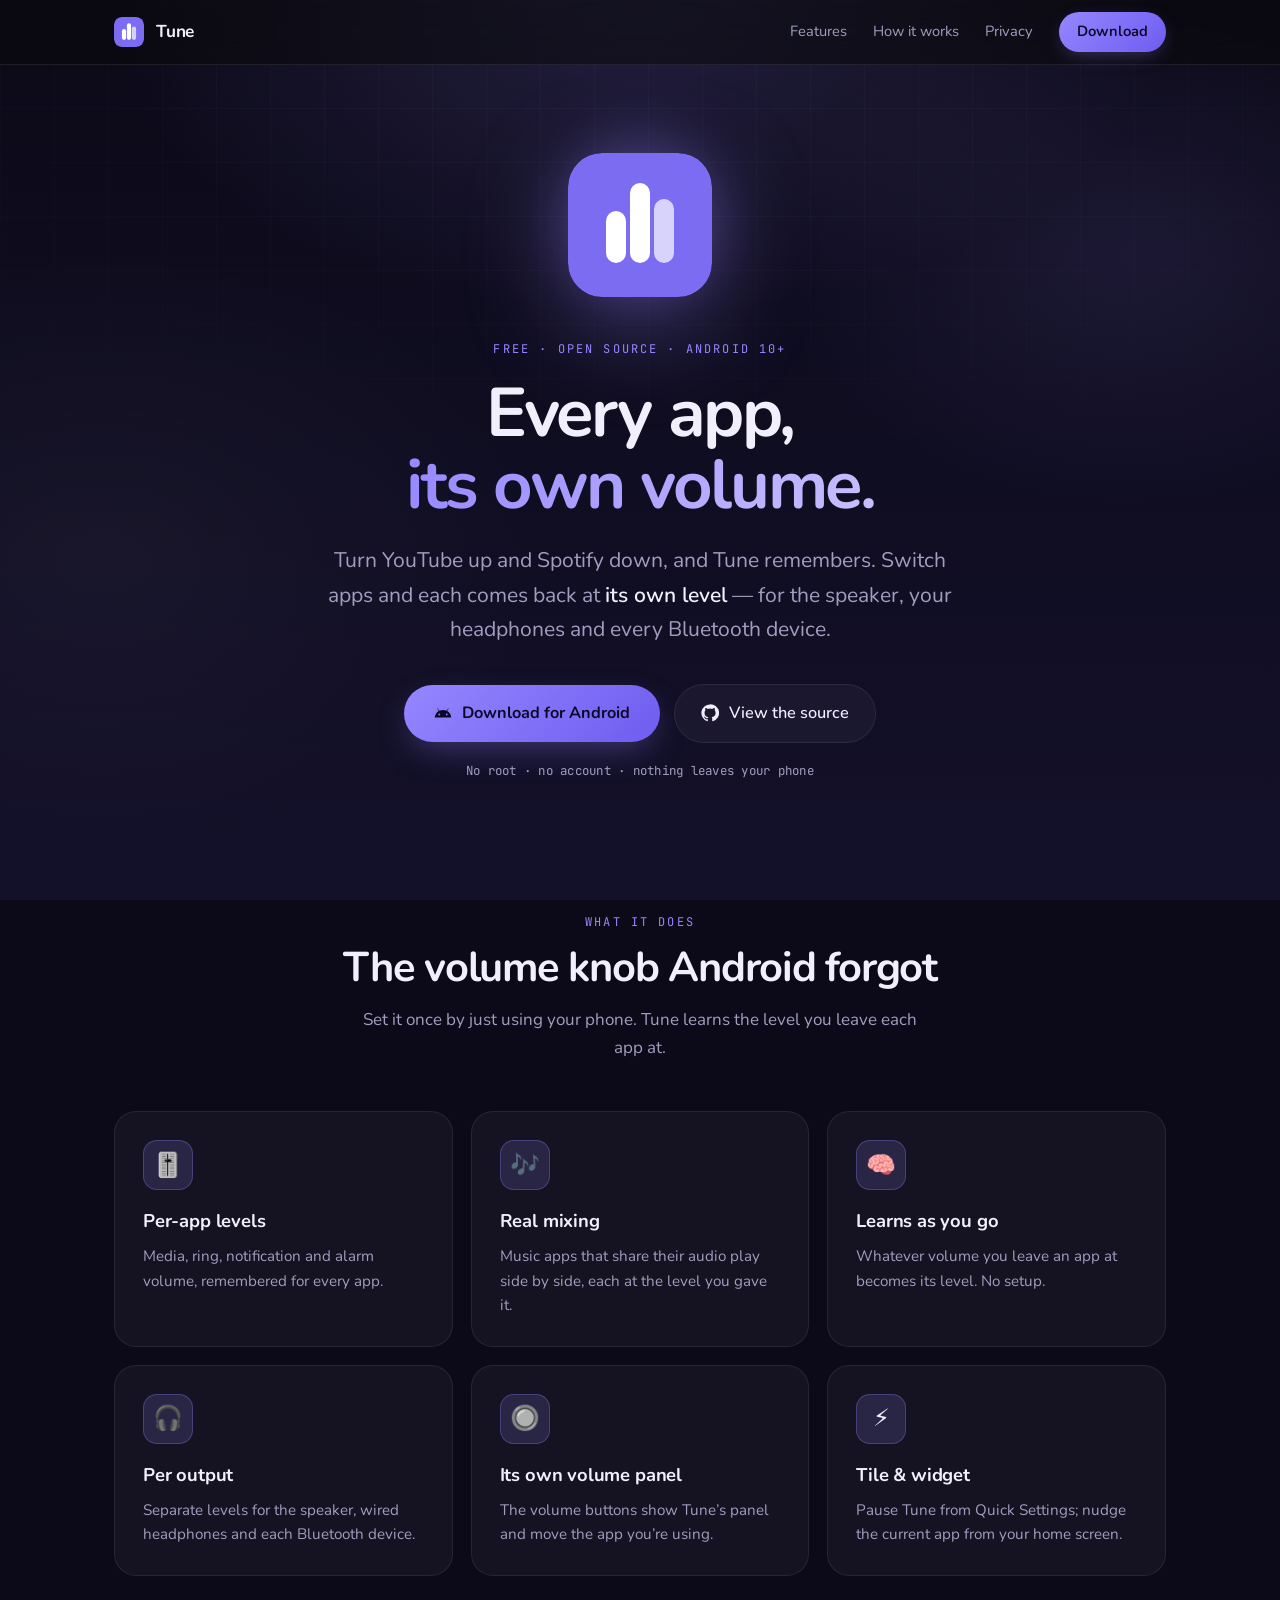
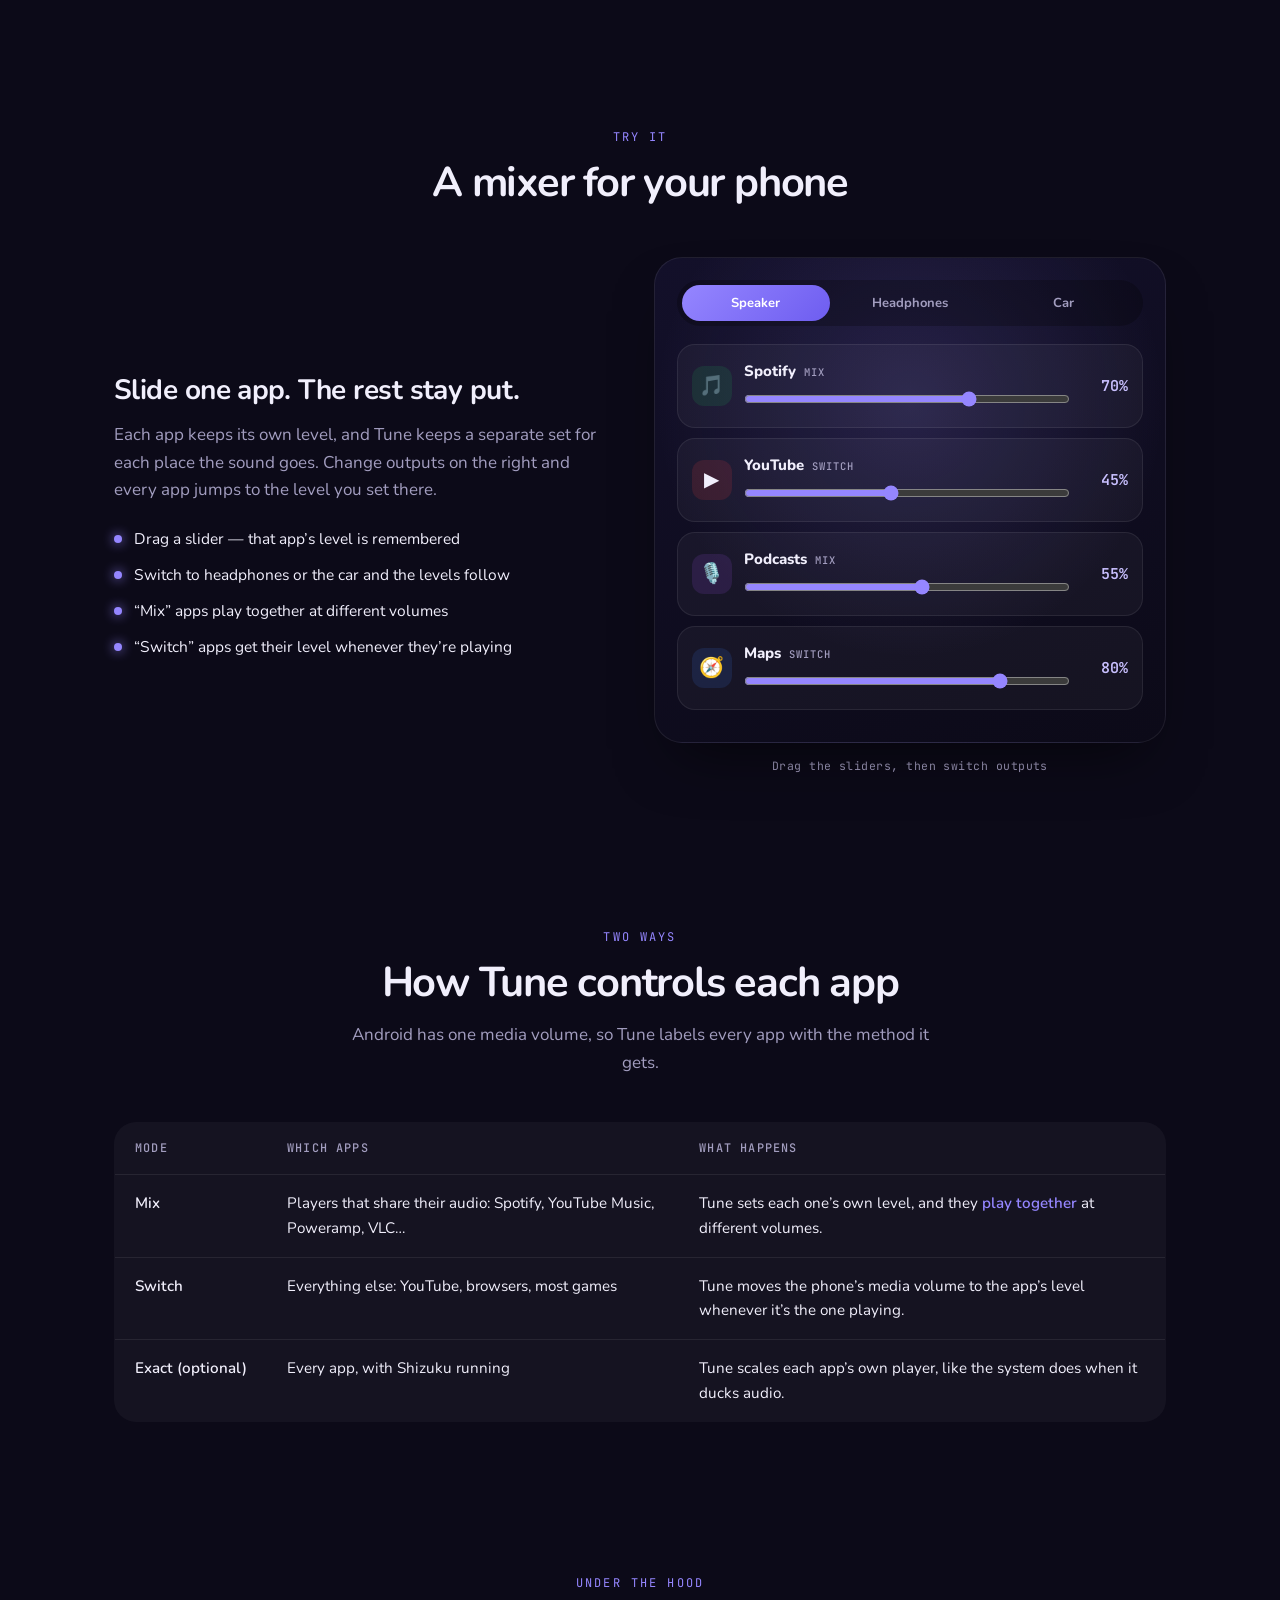
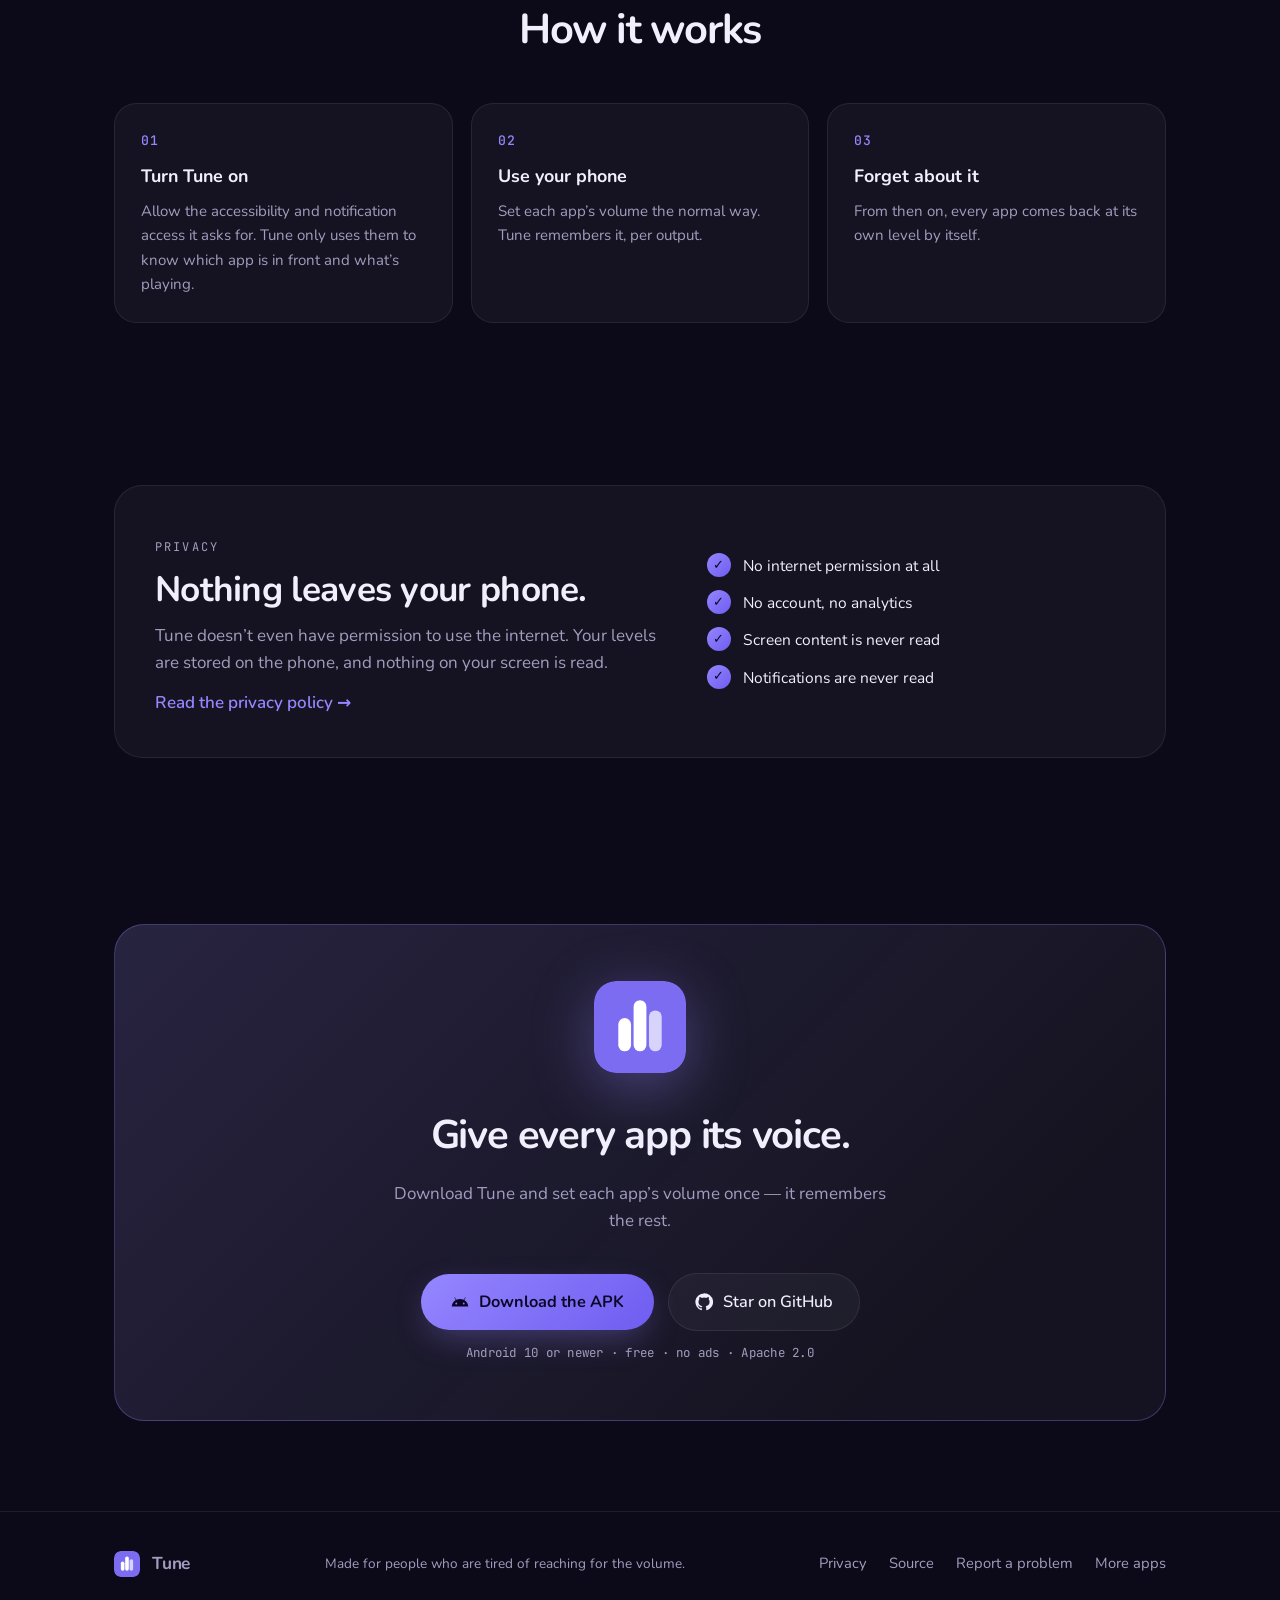
==== docs/index.html @ 50761f5f "Website for GitHub Pages: landing page with a playable demo, and a privacy policy" ====
<!doctype html>
<html lang="en">
<head>
<meta charset="utf-8" />
<meta name="viewport" content="width=device-width, initial-scale=1" />
<title>Tune — every app, its own volume</title>
<meta name="description" content="A free, open source per-app volume mixer for Android. No root. Turn YouTube up and Spotify down, and Tune remembers." />
<meta property="og:title" content="Tune — every app, its own volume" />
<meta property="og:description" content="A free, open source per-app volume mixer for Android. No root. Turn YouTube up and Spotify down, and Tune remembers." />
<meta property="og:type" content="website" />
<meta name="theme-color" content="#0C0A18" />
<link rel="icon" href="icon.svg" type="image/svg+xml" />
<link rel="preconnect" href="https://fonts.googleapis.com" />
<link rel="preconnect" href="https://fonts.gstatic.com" crossorigin />
<link href="https://fonts.googleapis.com/css2?family=Nunito:wght@500;600;700;800&family=JetBrains+Mono:wght@400;500&display=swap" rel="stylesheet" />
<link rel="stylesheet" href="site.css" />
<style>:root{--bg:#0C0A18;--bg-2:#13102A;--text:#F1EFFC;--muted:#A29DBF;--soft:#D5D1EA;--accent:#9586FF;--accent-2:#6E5DF0;--accent-3:#C9C0FF;--on-accent:#0C0726;--accent-glow:rgba(149,134,255,.38);--accent-soft:rgba(149,134,255,.14);--accent-line:rgba(149,134,255,.30);--glow-1:rgba(149,134,255,.17);--glow-2:rgba(149,134,255,.10);--glow-3:rgba(255,255,255,.035);--gridline:rgba(255,255,255,.025);--nav:rgba(10,10,12,.55);--line:rgba(255,255,255,.08);--line-strong:rgba(255,255,255,.22);--card:rgba(255,255,255,.04);--card-hover:rgba(255,255,255,.065);--ico-bg:rgba(149,134,255,.16);--display:"Nunito",system-ui,sans-serif;--body:"Nunito",system-ui,sans-serif;--mono:"JetBrains Mono",ui-monospace,monospace;}</style>
</head>
<body>
<div class="bg-glow"></div>
<div class="bg-grid"></div>
<nav>
  <div class="wrap">
    <a class="brand" href="./"><img src="icon.svg" alt="" />Tune</a>
    <div class="nav-links">
      <a href="./#features">Features</a>
      <a href="./#how">How it works</a>
      <a href="privacy/">Privacy</a>
      <a href="./#download" class="nav-cta">Download</a>
    </div>
  </div>
</nav>

<header>
  <div class="wrap">
    <div class="hero-icon-wrap fade-up"><img src="icon.svg" alt="Tune icon" class="hero-icon" /></div>
    <p class="eyebrow fade-up d1">Free · open source · Android 10+</p>
    <h1 class="fade-up d1">Every app,<br /><span class="hl">its own volume.</span></h1>
    <p class="tagline fade-up d2">Turn YouTube up and Spotify down, and Tune remembers. Switch apps and each comes back at <b>its own level</b> — for the speaker, your headphones and every Bluetooth device.</p>
    <div class="cta-row fade-up d3">
      <a href="https://github.com/PremPoddar/Tune/releases/latest" class="btn-primary"><svg viewBox="0 0 24 24" fill="currentColor" aria-hidden="true"><path d="M17.6 9.48l1.84-3.18a.38.38 0 0 0-.66-.38l-1.86 3.22a11.4 11.4 0 0 0-9.84 0L5.22 5.92a.38.38 0 0 0-.66.38L6.4 9.48A10.8 10.8 0 0 0 1 18h22a10.8 10.8 0 0 0-5.4-8.52ZM7 15.25a1.25 1.25 0 1 1 0-2.5 1.25 1.25 0 0 1 0 2.5Zm10 0a1.25 1.25 0 1 1 0-2.5 1.25 1.25 0 0 1 0 2.5Z"/></svg> Download for Android</a>
      <a href="https://github.com/PremPoddar/Tune" class="btn-ghost"><svg viewBox="0 0 24 24" fill="currentColor" aria-hidden="true"><path d="M12 .5a11.5 11.5 0 0 0-3.64 22.41c.58.1.79-.25.79-.56v-2c-3.2.7-3.87-1.37-3.87-1.37-.53-1.33-1.28-1.69-1.28-1.69-1.05-.72.08-.7.08-.7 1.16.08 1.77 1.19 1.77 1.19 1.03 1.77 2.7 1.26 3.36.96.1-.75.4-1.26.73-1.55-2.55-.29-5.24-1.28-5.24-5.69 0-1.26.45-2.29 1.19-3.1-.12-.29-.52-1.46.11-3.05 0 0 .97-.31 3.17 1.18a11 11 0 0 1 5.77 0c2.2-1.49 3.17-1.18 3.17-1.18.63 1.59.23 2.76.11 3.05.74.81 1.19 1.84 1.19 3.1 0 4.42-2.69 5.39-5.25 5.68.41.36.78 1.06.78 2.14v3.17c0 .31.21.67.8.56A11.5 11.5 0 0 0 12 .5Z"/></svg> View the source</a>
    </div>
    <p class="micro fade-up d3">No root · no account · nothing leaves your phone</p>
  </div>
</header>

<section id="features">
  <div class="wrap">
    <p class="eyebrow center reveal">What it does</p>
    <h2 class="section-title reveal">The volume knob Android forgot</h2>
    <p class="section-sub reveal">Set it once by just using your phone. Tune learns the level you leave each app at.</p>
    <div class="grid"><div class="card reveal"><div class="ico">🎚️</div><h3>Per-app levels</h3><p>Media, ring, notification and alarm volume, remembered for every app.</p></div><div class="card reveal"><div class="ico">🎶</div><h3>Real mixing</h3><p>Music apps that share their audio play side by side, each at the level you gave it.</p></div><div class="card reveal"><div class="ico">🧠</div><h3>Learns as you go</h3><p>Whatever volume you leave an app at becomes its level. No setup.</p></div><div class="card reveal"><div class="ico">🎧</div><h3>Per output</h3><p>Separate levels for the speaker, wired headphones and each Bluetooth device.</p></div><div class="card reveal"><div class="ico">🔘</div><h3>Its own volume panel</h3><p>The volume buttons show Tune’s panel and move the app you’re using.</p></div><div class="card reveal"><div class="ico">⚡</div><h3>Tile & widget</h3><p>Pause Tune from Quick Settings; nudge the current app from your home screen.</p></div></div>
  </div>
</section>

<section>
  <div class="wrap">
    <p class="eyebrow center reveal">Try it</p>
    <h2 class="section-title reveal">A mixer for your phone</h2>
    <div class="demo">
      <div class="reveal">
        <h3>Slide one app. The rest stay put.</h3>
        <p>Each app keeps its own level, and Tune keeps a separate set for each place the sound goes. Change outputs on the right and every app jumps to the level you set there.</p>
        <ul><li>Drag a slider — that app’s level is remembered</li><li>Switch to headphones or the car and the levels follow</li><li>“Mix” apps play together at different volumes</li><li>“Switch” apps get their level whenever they’re playing</li></ul>
      </div>
      <div class="reveal">
        <div class="stage" id="stage"><div class="tu-outs" id="tuOuts"></div><div class="tu-rows" id="tuRows"></div></div>
        <p class="hint">Drag the sliders, then switch outputs</p>
      </div>
    </div>
  </div>
</section>

<section>
  <div class="wrap">
    <p class="eyebrow center reveal">Two ways</p>
    <h2 class="section-title reveal">How Tune controls each app</h2>
    <p class="section-sub reveal">Android has one media volume, so Tune labels every app with the method it gets.</p>
    <div class="table-wrap reveal"><table><thead><tr><th>Mode</th><th>Which apps</th><th>What happens</th></tr></thead><tbody><tr><td>Mix</td><td>Players that share their audio: Spotify, YouTube Music, Poweramp, VLC…</td><td>Tune sets each one’s own level, and they <span class="yes">play together</span> at different volumes.</td></tr><tr><td>Switch</td><td>Everything else: YouTube, browsers, most games</td><td>Tune moves the phone’s media volume to the app’s level whenever it’s the one playing.</td></tr><tr><td>Exact (optional)</td><td>Every app, with Shizuku running</td><td>Tune scales each app’s own player, like the system does when it ducks audio.</td></tr></tbody></table></div>
  </div>
</section>

<section id="how">
  <div class="wrap">
    <p class="eyebrow center reveal">Under the hood</p>
    <h2 class="section-title reveal">How it works</h2>
    <div class="steps"><div class="step reveal"><div class="n">01</div><h3>Turn Tune on</h3><p>Allow the accessibility and notification access it asks for. Tune only uses them to know which app is in front and what’s playing.</p></div><div class="step reveal"><div class="n">02</div><h3>Use your phone</h3><p>Set each app’s volume the normal way. Tune remembers it, per output.</p></div><div class="step reveal"><div class="n">03</div><h3>Forget about it</h3><p>From then on, every app comes back at its own level by itself.</p></div></div>
  </div>
</section>

<section>
  <div class="wrap">
    <div class="privacy-band reveal">
      <div>
        <p class="eyebrow">Privacy</p>
        <h2>Nothing leaves your phone.</h2>
        <p>Tune doesn’t even have permission to use the internet. Your levels are stored on the phone, and nothing on your screen is read.</p>
        <p><a class="text-link" href="privacy/">Read the privacy policy →</a></p>
      </div>
      <ul class="checks"><li>No internet permission at all</li><li>No account, no analytics</li><li>Screen content is never read</li><li>Notifications are never read</li></ul>
    </div>
  </div>
</section>

<section id="download" class="download-band">
  <div class="wrap">
    <div class="download-card reveal">
      <img src="icon.svg" alt="Tune" />
      <h2>Give every app its voice.</h2>
      <p>Download Tune and set each app’s volume once — it remembers the rest.</p>
      <div class="cta-row">
        <a href="https://github.com/PremPoddar/Tune/releases/latest" class="btn-primary"><svg viewBox="0 0 24 24" fill="currentColor" aria-hidden="true"><path d="M17.6 9.48l1.84-3.18a.38.38 0 0 0-.66-.38l-1.86 3.22a11.4 11.4 0 0 0-9.84 0L5.22 5.92a.38.38 0 0 0-.66.38L6.4 9.48A10.8 10.8 0 0 0 1 18h22a10.8 10.8 0 0 0-5.4-8.52ZM7 15.25a1.25 1.25 0 1 1 0-2.5 1.25 1.25 0 0 1 0 2.5Zm10 0a1.25 1.25 0 1 1 0-2.5 1.25 1.25 0 0 1 0 2.5Z"/></svg> Download the APK</a>
        <a href="https://github.com/PremPoddar/Tune" class="btn-ghost"><svg viewBox="0 0 24 24" fill="currentColor" aria-hidden="true"><path d="M12 .5a11.5 11.5 0 0 0-3.64 22.41c.58.1.79-.25.79-.56v-2c-3.2.7-3.87-1.37-3.87-1.37-.53-1.33-1.28-1.69-1.28-1.69-1.05-.72.08-.7.08-.7 1.16.08 1.77 1.19 1.77 1.19 1.03 1.77 2.7 1.26 3.36.96.1-.75.4-1.26.73-1.55-2.55-.29-5.24-1.28-5.24-5.69 0-1.26.45-2.29 1.19-3.1-.12-.29-.52-1.46.11-3.05 0 0 .97-.31 3.17 1.18a11 11 0 0 1 5.77 0c2.2-1.49 3.17-1.18 3.17-1.18.63 1.59.23 2.76.11 3.05.74.81 1.19 1.84 1.19 3.1 0 4.42-2.69 5.39-5.25 5.68.41.36.78 1.06.78 2.14v3.17c0 .31.21.67.8.56A11.5 11.5 0 0 0 12 .5Z"/></svg> Star on GitHub</a>
      </div>
      <p class="micro">Android 10 or newer · free · no ads · Apache 2.0</p>
    </div>
  </div>
</section>

<footer>
  <div class="wrap">
    <a class="brand" href="./"><img src="icon.svg" alt="" style="width:26px;height:26px;border-radius:7px" />Tune</a>
    <div class="foot-note">Made for people who are tired of reaching for the volume.</div>
    <div class="links">
      <a href="privacy/">Privacy</a>
      <a href="https://github.com/PremPoddar/Tune">Source</a>
      <a href="https://github.com/PremPoddar/Tune/issues">Report a problem</a>
      <a href="https://github.com/PremPoddar">More apps</a>
    </div>
  </div>
</footer>
<style>
.tu-outs{display:flex;gap:6px;background:rgba(0,0,0,.25);padding:5px;border-radius:999px;margin-bottom:18px}
.tu-outs button{flex:1;font:700 13px var(--body);color:var(--muted);background:none;border:0;border-radius:999px;padding:9px 6px;cursor:pointer;transition:all .2s}
.tu-outs button.on{background:linear-gradient(135deg,var(--accent),var(--accent-2));color:#fff}
.tu-row{display:grid;grid-template-columns:40px 1fr 46px;gap:12px;align-items:center;background:rgba(255,255,255,.04);border:1px solid var(--line);border-radius:18px;padding:12px 14px;margin-bottom:10px}
.tu-ic{width:40px;height:40px;border-radius:12px;display:grid;place-items:center;font-size:20px}
.tu-name{font-weight:800;font-size:15px}.tu-mode{font:500 10.5px var(--mono);letter-spacing:.1em;text-transform:uppercase;color:var(--muted);margin-left:8px}
.tu-row input{width:100%;accent-color:var(--accent);margin-top:6px}
.tu-pct{font:600 15px var(--mono);text-align:right;color:var(--accent-3)}
</style>
<script>
const io=new IntersectionObserver(es=>es.forEach(e=>{if(e.isIntersecting){e.target.classList.add('in');io.unobserve(e.target)}}),{threshold:.12});
document.querySelectorAll('.reveal').forEach(el=>io.observe(el));
const heroIcon=document.querySelector('.hero-icon');
if(heroIcon&&!matchMedia('(prefers-reduced-motion: reduce)').matches)addEventListener('pointermove',e=>{
  heroIcon.style.translate=`${(e.clientX/innerWidth-.5)*10}px ${(e.clientY/innerHeight-.5)*10}px`});
</script>
<script>
const APPS=[['🎵','Spotify','#1DB954','Mix'],['▶️','YouTube','#FF3D3D','Switch'],['🎙️','Podcasts','#A855F7','Mix'],['🧭','Maps','#3B82F6','Switch']];
const OUTS=['Speaker','Headphones','Car'];
const lv={Speaker:[70,45,55,80],Headphones:[40,30,60,50],Car:[85,60,70,95]};let out='Speaker';
function draw(){tuOuts.innerHTML='';OUTS.forEach(o=>{const b=document.createElement('button');b.textContent=o;b.className=o===out?'on':'';b.onclick=()=>{out=o;draw()};tuOuts.appendChild(b)});
 tuRows.innerHTML='';APPS.forEach(([ic,n,c,m],i)=>{const r=document.createElement('div');r.className='tu-row';
  r.innerHTML=`<div class="tu-ic" style="background:${c}22">${ic}</div><div><span class="tu-name">${n}</span><span class="tu-mode">${m}</span><input type="range" min="0" max="100" value="${lv[out][i]}"></div><div class="tu-pct">${lv[out][i]}%</div>`;
  const s=r.querySelector('input'),p=r.querySelector('.tu-pct');s.oninput=()=>{lv[out][i]=+s.value;p.textContent=s.value+'%'};tuRows.appendChild(r)})}
draw();
</script>
</body>
</html>
---- docs/site.css ----
:root{--wrap:1100px;--radius:22px}
*{margin:0;padding:0;box-sizing:border-box}
html{scroll-behavior:smooth;-webkit-text-size-adjust:100%}
body{font-family:var(--body);background:var(--bg);color:var(--text);line-height:1.62;font-size:17px;overflow-x:hidden;-webkit-font-smoothing:antialiased}
a{color:inherit}
.wrap{max-width:var(--wrap);margin:0 auto;padding:0 24px}
.bg-glow{position:fixed;inset:0;z-index:-2;background:
  radial-gradient(60% 50% at 50% 0%,var(--glow-1),transparent 70%),
  radial-gradient(40% 40% at 88% 28%,var(--glow-2),transparent 70%),
  radial-gradient(50% 50% at 8% 62%,var(--glow-3),transparent 70%),
  linear-gradient(180deg,var(--bg),var(--bg-2))}
.bg-grid{position:fixed;inset:0;z-index:-1;background-image:linear-gradient(var(--gridline) 1px,transparent 1px),linear-gradient(90deg,var(--gridline) 1px,transparent 1px);
  background-size:54px 54px;mask-image:radial-gradient(ellipse 80% 60% at 50% 0%,#000 40%,transparent 100%);-webkit-mask-image:radial-gradient(ellipse 80% 60% at 50% 0%,#000 40%,transparent 100%)}

nav{position:sticky;top:0;z-index:50;backdrop-filter:blur(14px);-webkit-backdrop-filter:blur(14px);background:var(--nav);border-bottom:1px solid var(--line)}
nav .wrap{display:flex;align-items:center;justify-content:space-between;height:64px;gap:16px}
.brand{display:flex;align-items:center;gap:12px;font-family:var(--display);font-weight:700;font-size:1.08rem;letter-spacing:-.01em;text-decoration:none}
.brand img{width:30px;height:30px;border-radius:8px}
.nav-links{display:flex;align-items:center;gap:26px}
.nav-links a{color:var(--muted);text-decoration:none;font-size:.92rem;transition:color .2s}
.nav-links a:hover{color:var(--text)}
.nav-cta{background:linear-gradient(135deg,var(--accent),var(--accent-2));color:var(--on-accent)!important;font-weight:650;padding:8px 18px;border-radius:999px;box-shadow:0 6px 20px -6px var(--accent-glow)}
@media(max-width:680px){.nav-links a:not(.nav-cta){display:none}}

header{padding:88px 0 56px;text-align:center}
.hero-icon-wrap{position:relative;display:inline-block;margin-bottom:34px}
.hero-icon{width:144px;height:144px;border-radius:34px;position:relative;z-index:2;animation:float 6s ease-in-out infinite;filter:drop-shadow(0 24px 50px var(--accent-glow))}
.hero-icon-wrap::after{content:"";position:absolute;inset:-30% -30% -10%;z-index:1;background:radial-gradient(circle,var(--accent-glow),transparent 65%);filter:blur(20px);animation:pulse 4s ease-in-out infinite}
@keyframes float{0%,100%{transform:translateY(0)}50%{transform:translateY(-14px)}}
@keyframes pulse{0%,100%{opacity:.6;transform:scale(1)}50%{opacity:1;transform:scale(1.08)}}
.eyebrow{font-family:var(--mono);font-size:12px;letter-spacing:.18em;text-transform:uppercase;color:var(--accent)}
header .eyebrow{margin-bottom:18px}
h1{font-family:var(--display);font-size:clamp(2.5rem,6vw,4.3rem);font-weight:700;letter-spacing:-.035em;line-height:1.05}
h1 .hl{background:linear-gradient(120deg,var(--accent),var(--accent-3));-webkit-background-clip:text;background-clip:text;-webkit-text-fill-color:transparent}
.tagline{font-size:clamp(1.05rem,2.3vw,1.32rem);color:var(--muted);max-width:640px;margin:22px auto 0}
.tagline b{color:var(--text);font-weight:600}
.cta-row{display:flex;gap:14px;justify-content:center;align-items:center;flex-wrap:wrap;margin-top:38px}
.btn-primary,.btn-ghost{display:inline-flex;align-items:center;gap:10px;text-decoration:none;border-radius:999px;font-size:1.02rem;transition:transform .22s,box-shadow .22s,border-color .2s,background .2s}
.btn-primary{background:linear-gradient(135deg,var(--accent),var(--accent-2));color:var(--on-accent);font-weight:680;padding:15px 30px;box-shadow:0 12px 34px -8px var(--accent-glow)}
.btn-primary:hover{transform:translateY(-3px);box-shadow:0 20px 44px -8px var(--accent-glow)}
.btn-ghost{color:var(--text);font-weight:550;padding:15px 26px;border:1px solid var(--line);background:var(--card)}
.btn-ghost:hover{border-color:var(--line-strong);background:var(--card-hover)}
.btn-primary svg,.btn-ghost svg{width:18px;height:18px}
.micro{margin-top:18px;font-family:var(--mono);font-size:.78rem;letter-spacing:.02em;color:var(--muted)}

section{padding:76px 0}
.section-title{font-family:var(--display);font-size:clamp(1.8rem,4vw,2.6rem);font-weight:700;letter-spacing:-.03em;text-align:center;margin-top:12px;line-height:1.15}
.section-sub{color:var(--muted);text-align:center;max-width:580px;margin:14px auto 0}
.center{text-align:center}

.grid{display:grid;grid-template-columns:repeat(auto-fit,minmax(255px,1fr));gap:18px;margin-top:50px}
.card{background:var(--card);border:1px solid var(--line);border-radius:var(--radius);padding:28px;transition:transform .3s,border-color .3s,background .3s}
.card:hover{transform:translateY(-6px);border-color:var(--accent-line);background:var(--card-hover)}
.card .ico{width:50px;height:50px;border-radius:14px;display:grid;place-items:center;font-size:24px;margin-bottom:16px;background:var(--ico-bg);border:1px solid var(--accent-line)}
.card h3{font-family:var(--display);font-size:1.15rem;font-weight:700;letter-spacing:-.01em}
.card p{color:var(--muted);margin-top:8px;font-size:.95rem}

.demo{display:grid;grid-template-columns:1fr 1.05fr;gap:52px;align-items:center;margin-top:50px}
@media(max-width:860px){.demo{grid-template-columns:1fr}}
.demo h3{font-family:var(--display);font-size:1.75rem;font-weight:700;letter-spacing:-.02em;line-height:1.2}
.demo p{color:var(--muted);margin-top:14px}
.demo ul{list-style:none;margin-top:22px;display:grid;gap:11px}
.demo li{display:flex;gap:12px;align-items:flex-start;font-size:.97rem}
.demo li::before{content:"";flex:0 0 8px;height:8px;border-radius:50%;margin-top:9px;background:var(--accent);box-shadow:0 0 12px var(--accent)}
.stage{position:relative;border-radius:28px;border:1px solid var(--line);background:radial-gradient(circle at 50% 30%,var(--glow-1),transparent 60%),linear-gradient(160deg,var(--bg-2),var(--bg));
  box-shadow:0 30px 60px -24px rgba(0,0,0,.6);overflow:hidden;min-height:420px;padding:22px}
.stage-tag{font-family:var(--mono);font-size:11px;letter-spacing:.2em;text-transform:uppercase;color:var(--muted)}
.hint{font-family:var(--mono);font-size:11.5px;color:var(--muted);margin-top:14px;text-align:center;letter-spacing:.04em}

.table-wrap{margin-top:46px;overflow-x:auto}
table{width:100%;border-collapse:collapse;min-width:560px;background:var(--card);border:1px solid var(--line);border-radius:var(--radius);overflow:hidden}
th,td{padding:16px 20px;text-align:left;border-bottom:1px solid var(--line);font-size:.95rem;vertical-align:top}
thead th{font-family:var(--mono);font-size:.74rem;letter-spacing:.1em;text-transform:uppercase;color:var(--muted);font-weight:500}
tbody tr:last-child td{border-bottom:none}
td:first-child{font-weight:600;white-space:nowrap}
td .dim{color:var(--muted)}
.yes{color:var(--accent);font-weight:600}

.steps{display:grid;grid-template-columns:repeat(auto-fit,minmax(230px,1fr));gap:18px;margin-top:50px}
.step{background:var(--card);border:1px solid var(--line);border-radius:var(--radius);padding:26px}
.step .n{font-family:var(--mono);font-size:.82rem;font-weight:500;color:var(--accent);letter-spacing:.08em}
.step h3{font-family:var(--display);margin-top:10px;font-size:1.12rem;font-weight:700}
.step p{color:var(--muted);margin-top:8px;font-size:.94rem}
.step code,.prose code{font-family:var(--mono);background:var(--card-hover);padding:2px 7px;border-radius:6px;font-size:.82em;color:var(--accent)}

.privacy-band{display:grid;grid-template-columns:1.1fr .9fr;gap:40px;align-items:center;background:var(--card);border:1px solid var(--line);border-radius:28px;padding:40px;margin-top:10px}
@media(max-width:820px){.privacy-band{grid-template-columns:1fr}}
.privacy-band h2{font-family:var(--display);font-size:clamp(1.6rem,3.4vw,2.2rem);letter-spacing:-.02em;line-height:1.2;margin-top:10px}
.privacy-band p{color:var(--muted);margin-top:12px}
.checks{list-style:none;display:grid;gap:12px}
.checks li{display:flex;gap:12px;align-items:flex-start;font-size:.97rem}
.checks li::before{content:"✓";flex:0 0 24px;height:24px;border-radius:50%;display:grid;place-items:center;font-size:13px;font-weight:700;color:var(--on-accent);background:linear-gradient(135deg,var(--accent),var(--accent-2))}
.text-link{color:var(--accent);text-decoration:none;font-weight:600}
.text-link:hover{text-decoration:underline}

.download-band{text-align:center;padding:90px 0}
.download-card{background:linear-gradient(135deg,var(--accent-soft),transparent 80%),var(--card);border:1px solid var(--accent-line);border-radius:30px;padding:56px 32px}
.download-card img{width:92px;height:92px;border-radius:22px;margin-bottom:22px;filter:drop-shadow(0 14px 30px var(--accent-glow))}
.download-card h2{font-family:var(--display);font-size:clamp(1.8rem,4vw,2.5rem);font-weight:700;letter-spacing:-.03em}
.download-card p{color:var(--muted);margin:12px auto 0;max-width:500px}

footer{border-top:1px solid var(--line);padding:38px 0}
footer .wrap{display:flex;align-items:center;justify-content:space-between;flex-wrap:wrap;gap:16px}
footer .links{display:flex;gap:22px;flex-wrap:wrap}
footer a{color:var(--muted);text-decoration:none;font-size:.92rem;transition:color .2s}
footer a:hover{color:var(--text)}
.foot-note{color:var(--muted);font-size:.85rem}

.reveal{opacity:0;transform:translateY(26px);transition:opacity .7s ease,transform .7s ease}
.reveal.in{opacity:1;transform:none}
.fade-up{animation:fadeUp .9s ease both}.d1{animation-delay:.1s}.d2{animation-delay:.2s}.d3{animation-delay:.3s}
@keyframes fadeUp{from{opacity:0;transform:translateY(22px)}to{opacity:1;transform:none}}
@media(prefers-reduced-motion:reduce){*{animation:none!important;transition:none!important}.reveal{opacity:1;transform:none}}

/* privacy page */
.prose{max-width:760px;margin:0 auto;padding:64px 24px 40px}
.prose h1{font-size:clamp(2.2rem,5vw,3.2rem);margin-bottom:8px}
.prose .updated{font-family:var(--mono);font-size:.8rem;color:var(--muted)}
.prose .summary{background:var(--card);border:1px solid var(--accent-line);border-radius:var(--radius);padding:22px 24px;margin:30px 0}
.prose h2{font-family:var(--display);font-size:1.4rem;margin:38px 0 10px;letter-spacing:-.01em}
.prose p,.prose li{color:var(--soft)}
.prose ul{padding-left:22px;display:grid;gap:8px;margin-top:8px}
.prose table{min-width:0;margin-top:12px}
.prose td:first-child{white-space:normal}
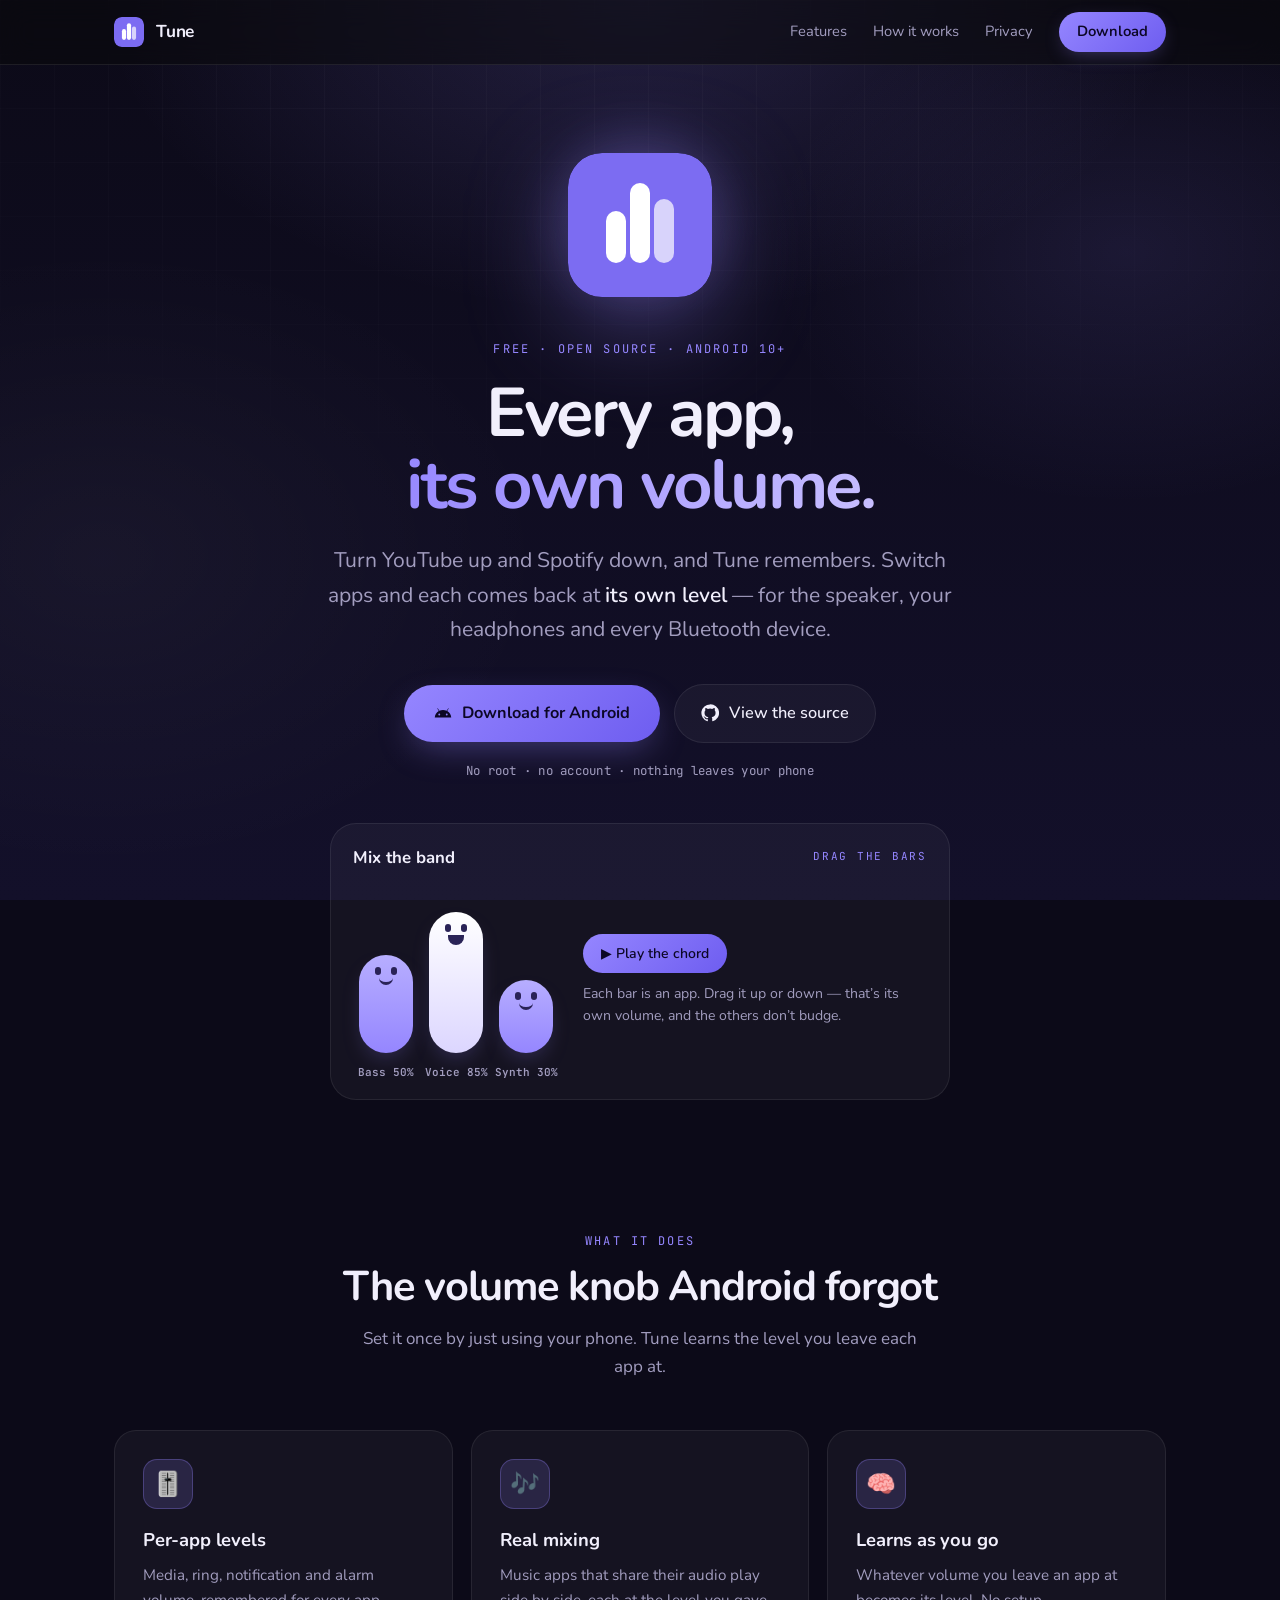
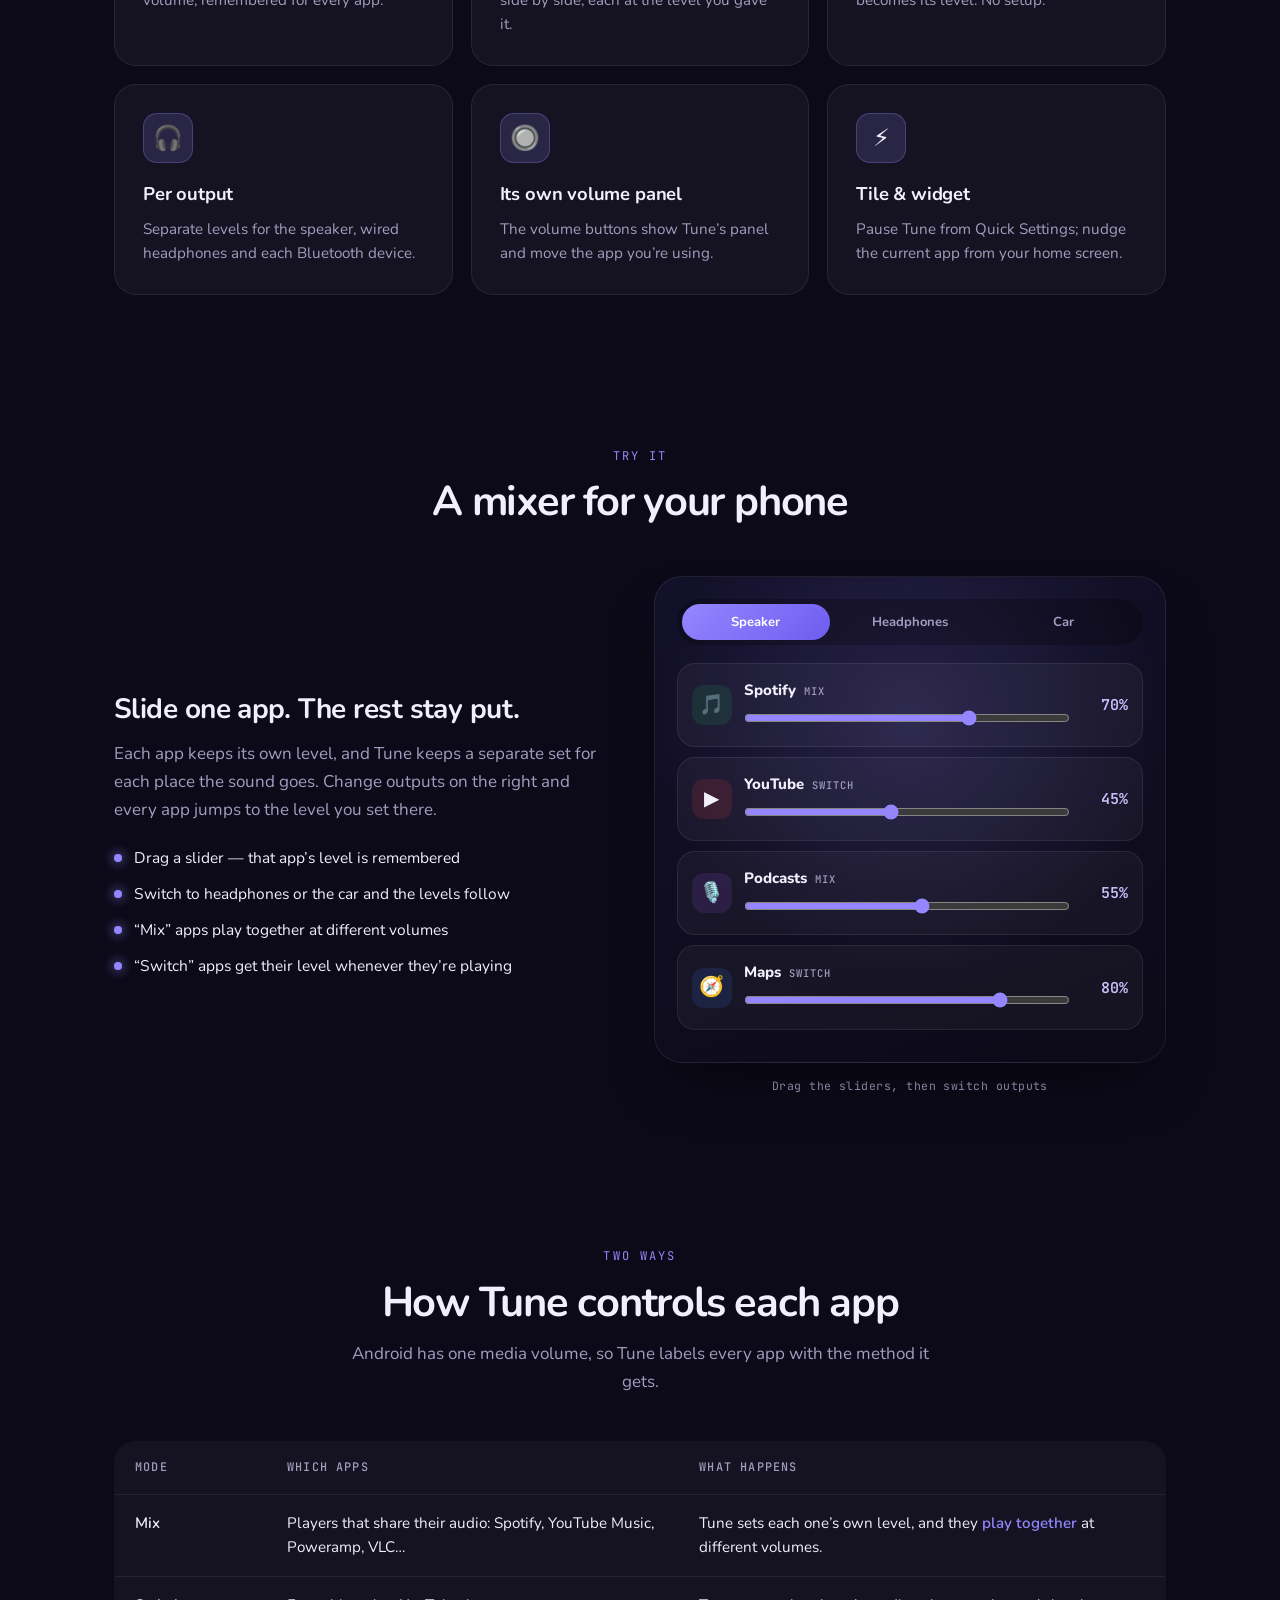
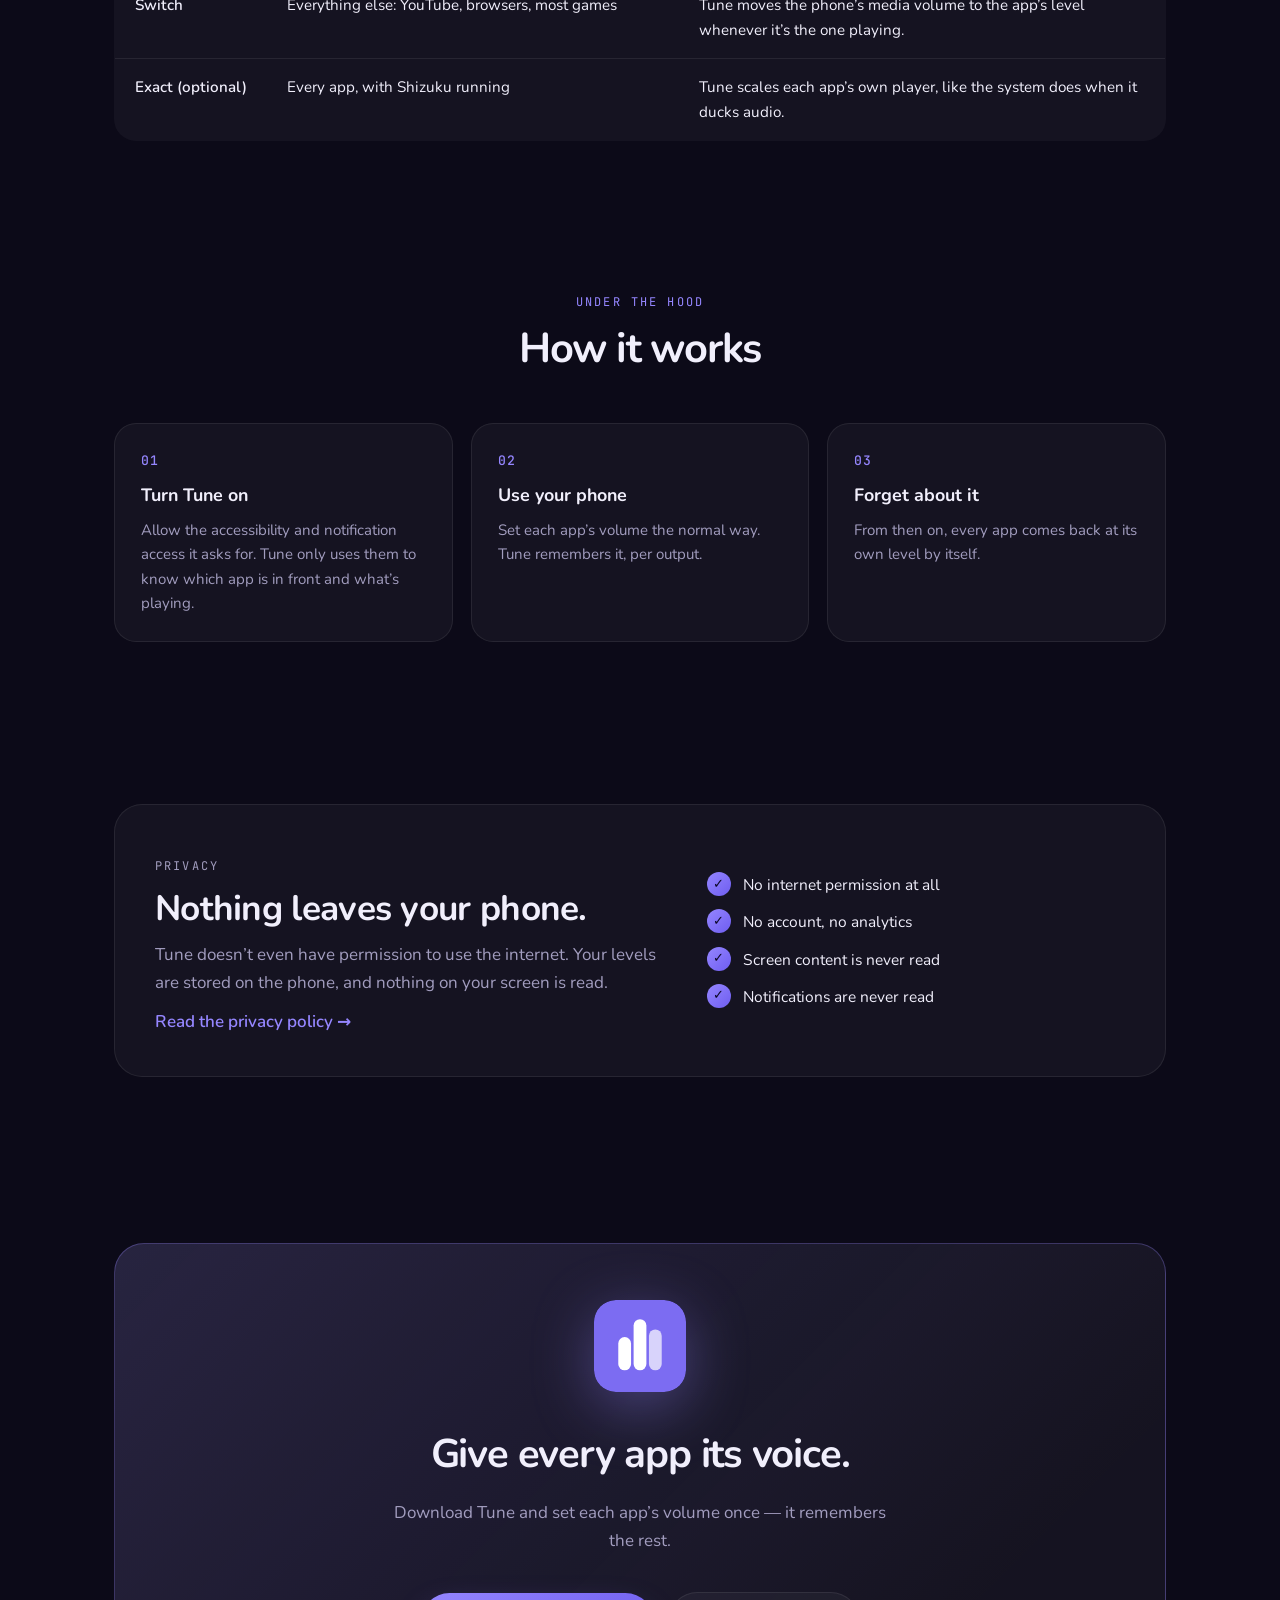
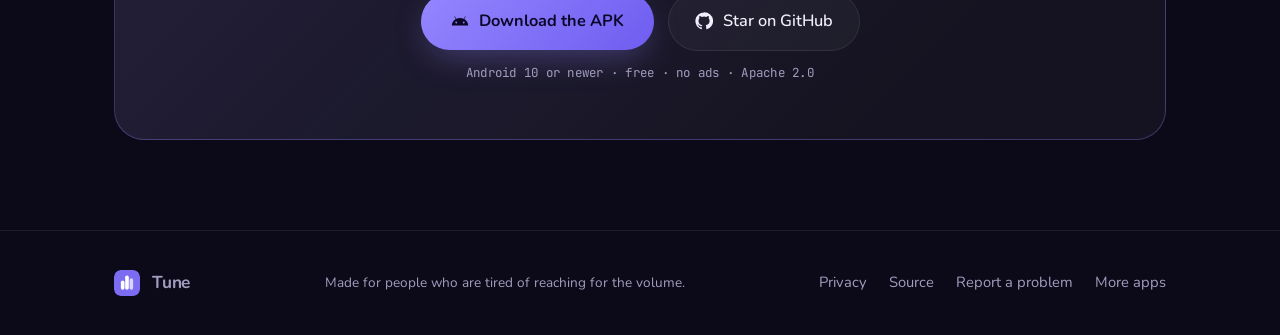
==== commit 148c97cb: "Website: a little toy to play with at the top of the page" ====
--- a/docs/index.html
+++ b/docs/index.html
@@ -42,6 +42,11 @@
       <a href="https://github.com/PremPoddar/Tune" class="btn-ghost"><svg viewBox="0 0 24 24" fill="currentColor" aria-hidden="true"><path d="M12 .5a11.5 11.5 0 0 0-3.64 22.41c.58.1.79-.25.79-.56v-2c-3.2.7-3.87-1.37-3.87-1.37-.53-1.33-1.28-1.69-1.28-1.69-1.05-.72.08-.7.08-.7 1.16.08 1.77 1.19 1.77 1.19 1.03 1.77 2.7 1.26 3.36.96.1-.75.4-1.26.73-1.55-2.55-.29-5.24-1.28-5.24-5.69 0-1.26.45-2.29 1.19-3.1-.12-.29-.52-1.46.11-3.05 0 0 .97-.31 3.17 1.18a11 11 0 0 1 5.77 0c2.2-1.49 3.17-1.18 3.17-1.18.63 1.59.23 2.76.11 3.05.74.81 1.19 1.84 1.19 3.1 0 4.42-2.69 5.39-5.25 5.68.41.36.78 1.06.78 2.14v3.17c0 .31.21.67.8.56A11.5 11.5 0 0 0 12 .5Z"/></svg> View the source</a>
     </div>
     <p class="micro fade-up d3">No root · no account · nothing leaves your phone</p>
+    <div class="play fade-up d3" id="play"><div class="play-head"><span class="play-title">Mix the band</span><span class="play-tag">drag the bars</span></div>
+<div class="tb-wrap">
+  <div class="tb-bars" id="tbBars"></div>
+  <div class="tb-side"><button class="play-btn" id="tbPlay">▶ Play the chord</button><p class="play-note" id="tbNote">Each bar is an app. Drag it up or down — that’s its own volume, and the others don’t budge.</p></div>
+</div></div>
   </div>
 </header>
 
@@ -139,6 +144,29 @@
 .tu-name{font-weight:800;font-size:15px}.tu-mode{font:500 10.5px var(--mono);letter-spacing:.1em;text-transform:uppercase;color:var(--muted);margin-left:8px}
 .tu-row input{width:100%;accent-color:var(--accent);margin-top:6px}
 .tu-pct{font:600 15px var(--mono);text-align:right;color:var(--accent-3)}
+
+.play{max-width:620px;margin:42px auto 0;text-align:left;background:var(--card);border:1px solid var(--line);border-radius:26px;padding:20px 22px;position:relative;overflow:hidden}
+.play-head{display:flex;align-items:center;justify-content:space-between;gap:12px;margin-bottom:12px}
+.play-title{font-family:var(--display);font-weight:700;font-size:1.05rem}
+.play-tag{font-family:var(--mono);font-size:11px;letter-spacing:.16em;text-transform:uppercase;color:var(--accent)}
+.play-note{font-size:.88rem;color:var(--muted);margin-top:10px}
+.play-btn{font:600 14px var(--body);color:var(--on-accent);background:linear-gradient(135deg,var(--accent),var(--accent-2));border:0;border-radius:999px;padding:10px 18px;cursor:pointer;transition:transform .15s}
+.play-btn:active{transform:scale(.95)}
+.play-btn.ghost{color:var(--text);background:var(--card-hover);border:1px solid var(--line)}
+
+.tb-wrap{display:flex;gap:24px;align-items:center;flex-wrap:wrap}
+.tb-bars{display:flex;gap:16px;align-items:flex-end;height:170px;padding:10px 6px 0;touch-action:none}
+.tb-bar{width:54px;border-radius:27px;background:linear-gradient(180deg,#fff,#DCD6FF);position:relative;cursor:ns-resize;transition:height .08s;box-shadow:0 10px 24px -10px var(--accent-glow)}
+.tb-bar.dim{background:linear-gradient(180deg,#B7AEFF,#9586FF)}
+.tb-face{position:absolute;top:12px;left:0;right:0;display:flex;flex-direction:column;align-items:center;gap:3px;pointer-events:none}
+.tb-eyes{display:flex;gap:10px}.tb-eyes i{width:6px;height:8px;border-radius:3px;background:#2a2357;animation:blink 4s infinite}
+@keyframes blink{0%,94%,100%{transform:scaleY(1)}96%{transform:scaleY(.1)}}
+.tb-mouth{width:14px;height:7px;border-bottom:3px solid #2a2357;border-radius:0 0 10px 10px;transition:all .2s}
+.tb-bar.low .tb-mouth{height:2px;border-radius:2px;width:10px}
+.tb-bar.loud .tb-mouth{height:10px;width:16px;background:#2a2357;border-radius:0 0 12px 12px}
+.tb-lbl{position:absolute;bottom:-26px;left:-8px;right:-8px;text-align:center;font:600 11px var(--mono);color:var(--muted)}
+.tb-side{flex:1;min-width:210px}
+.tb-bars{margin-bottom:26px}
 </style>
 <script>
 const io=new IntersectionObserver(es=>es.forEach(e=>{if(e.isIntersecting){e.target.classList.add('in');io.unobserve(e.target)}}),{threshold:.12});
@@ -157,5 +185,19 @@
   const s=r.querySelector('input'),p=r.querySelector('.tu-pct');s.oninput=()=>{lv[out][i]=+s.value;p.textContent=s.value+'%'};tuRows.appendChild(r)})}
 draw();
 </script>
+<script>
+(()=>{const B=[['Bass',.5,130.81],['Voice',.85,164.81],['Synth',.3,196.0]];let ctx,nodes=[],playing=false;
+const bars=B.map(([n,v],i)=>{const d=document.createElement('div');d.className='tb-bar'+(i===1?'':' dim');d.innerHTML='<div class="tb-face"><div class="tb-eyes"><i></i><i></i></div><div class="tb-mouth"></div></div><div class="tb-lbl"></div>';tbBars.appendChild(d);return d});
+function draw(){bars.forEach((d,i)=>{const v=B[i][1];d.style.height=(36+v*124)+'px';d.classList.toggle('low',v<.25);d.classList.toggle('loud',v>.75);d.querySelector('.tb-lbl').textContent=`${B[i][0]} ${Math.round(v*100)}%`;
+ if(nodes[i])nodes[i].gain.setTargetAtTime(v*.18,ctx.currentTime,.03)})}
+bars.forEach((d,i)=>{d.addEventListener('pointerdown',e=>{try{d.setPointerCapture(e.pointerId)}catch(_){}const start=e.clientY,v0=B[i][1];
+ const mv=ev=>{B[i][1]=Math.min(1,Math.max(0,v0+(start-ev.clientY)/124));draw()};d.addEventListener('pointermove',mv);
+ d.addEventListener('pointerup',()=>d.removeEventListener('pointermove',mv),{once:true})})});
+tbPlay.onclick=()=>{if(!ctx){ctx=new (window.AudioContext||window.webkitAudioContext)();
+  nodes=B.map(([,v,f])=>{const o=ctx.createOscillator(),g=ctx.createGain();o.type='triangle';o.frequency.value=f;g.gain.value=0;o.connect(g).connect(ctx.destination);o.start();return g})}
+ playing=!playing;if(playing){ctx.resume();draw();tbPlay.textContent='■ Stop';tbNote.textContent='Now drag the bars and hear each one change on its own.'}
+ else{nodes.forEach(g=>g.gain.setTargetAtTime(0,ctx.currentTime,.05));tbPlay.textContent='▶ Play the chord'}};
+draw();})();
+</script>
 </body>
 </html>
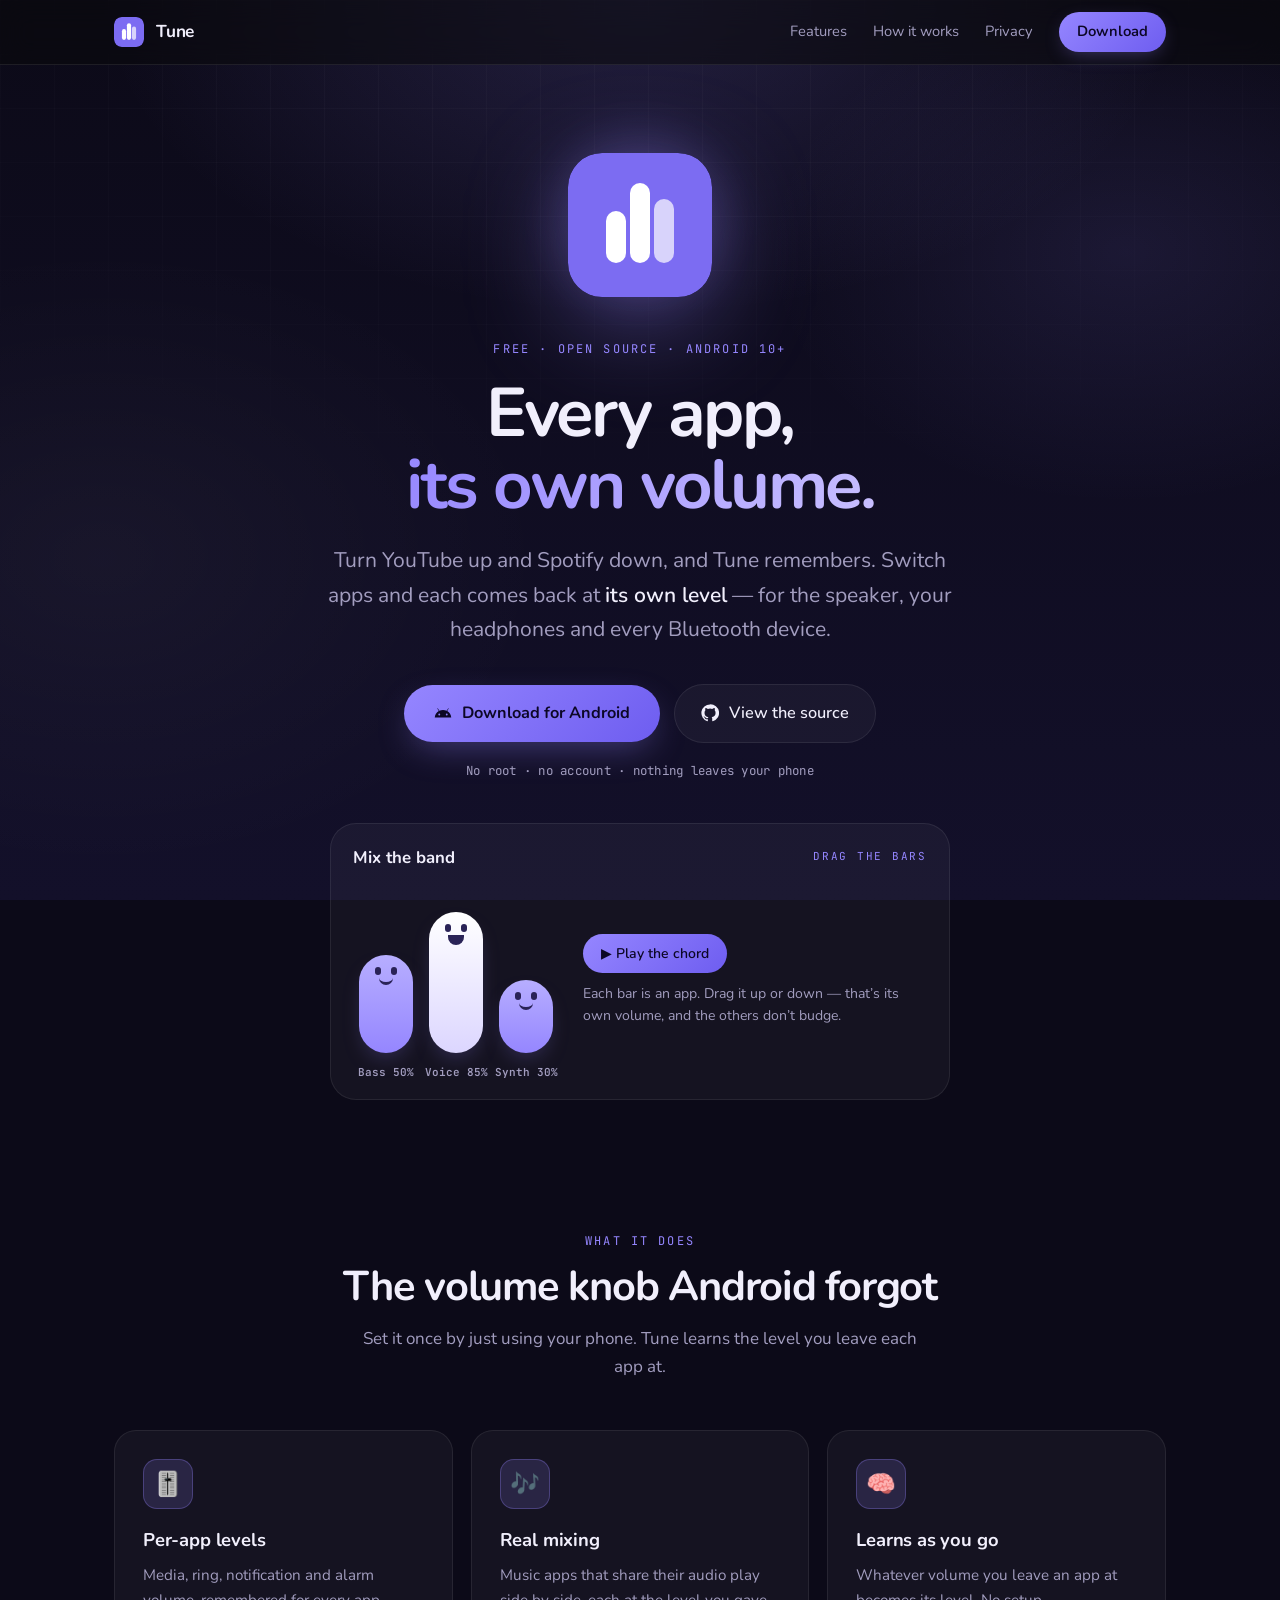
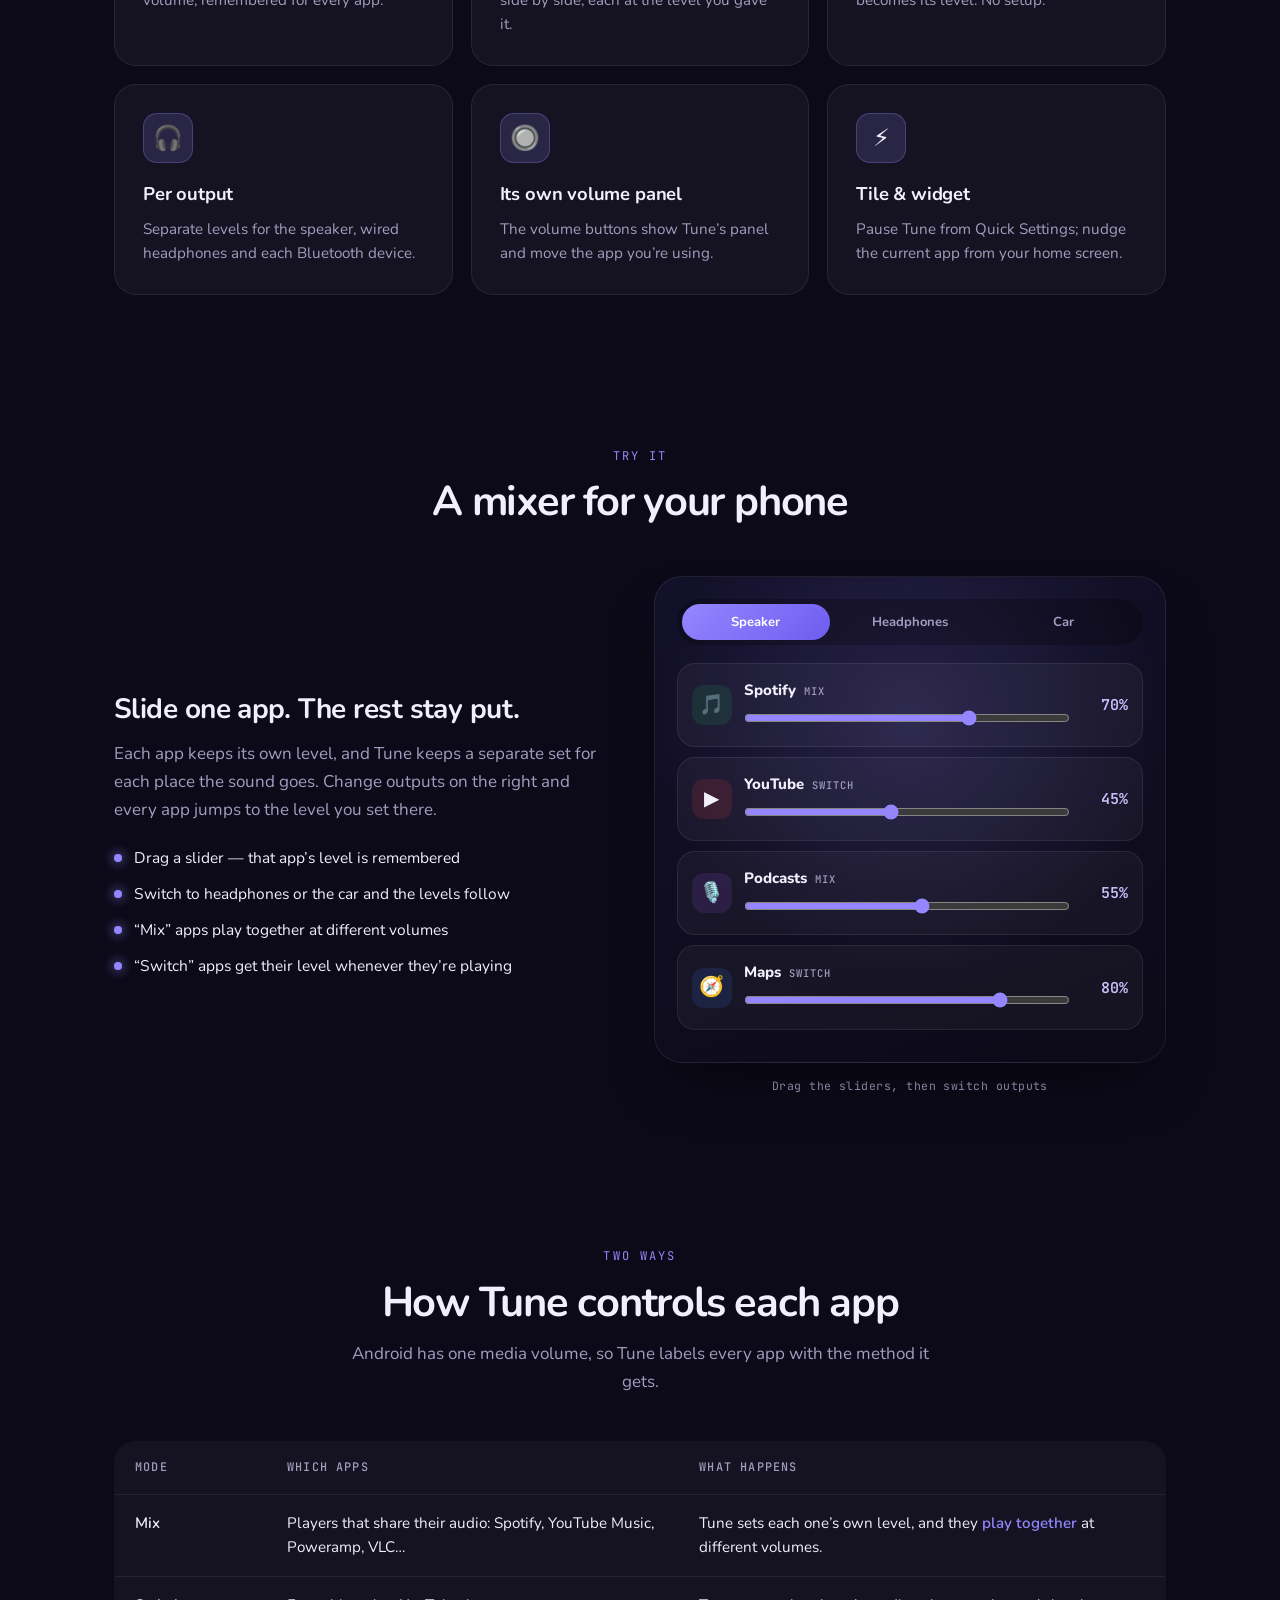
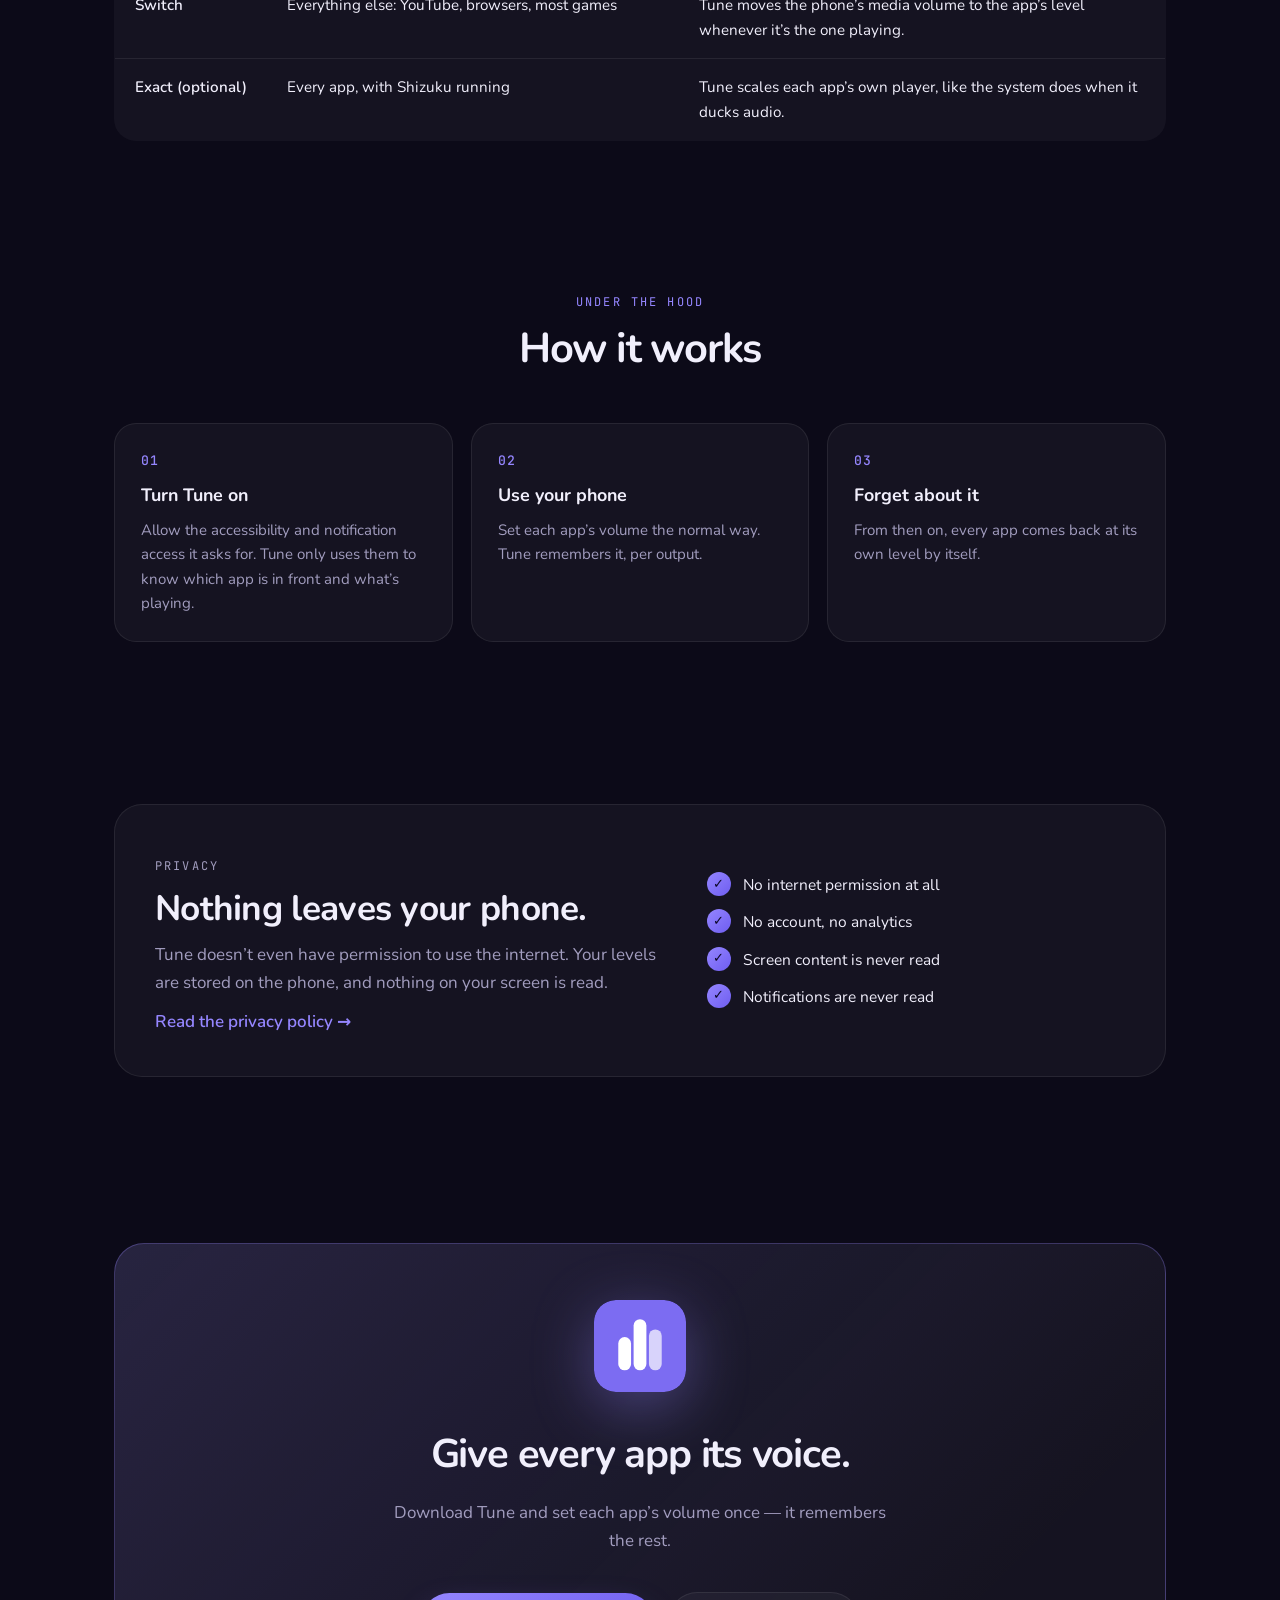
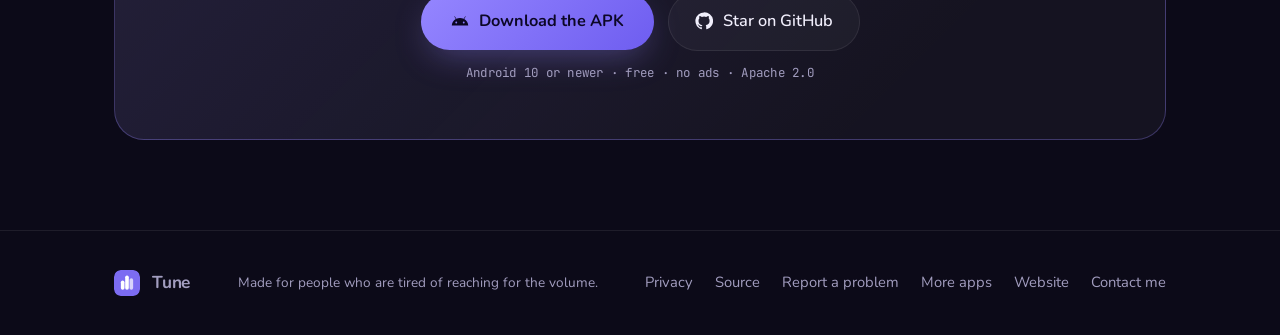
==== commit 7cb67fb1: "Add website and contact links" ====
--- a/docs/index.html
+++ b/docs/index.html
@@ -132,6 +132,8 @@
       <a href="https://github.com/PremPoddar/Tune">Source</a>
       <a href="https://github.com/PremPoddar/Tune/issues">Report a problem</a>
       <a href="https://github.com/PremPoddar">More apps</a>
+      <a href="https://prempoddar.is-a.dev">Website</a>
+      <a href="mailto:prempoddar@yandex.com">Contact me</a>
     </div>
   </div>
 </footer>
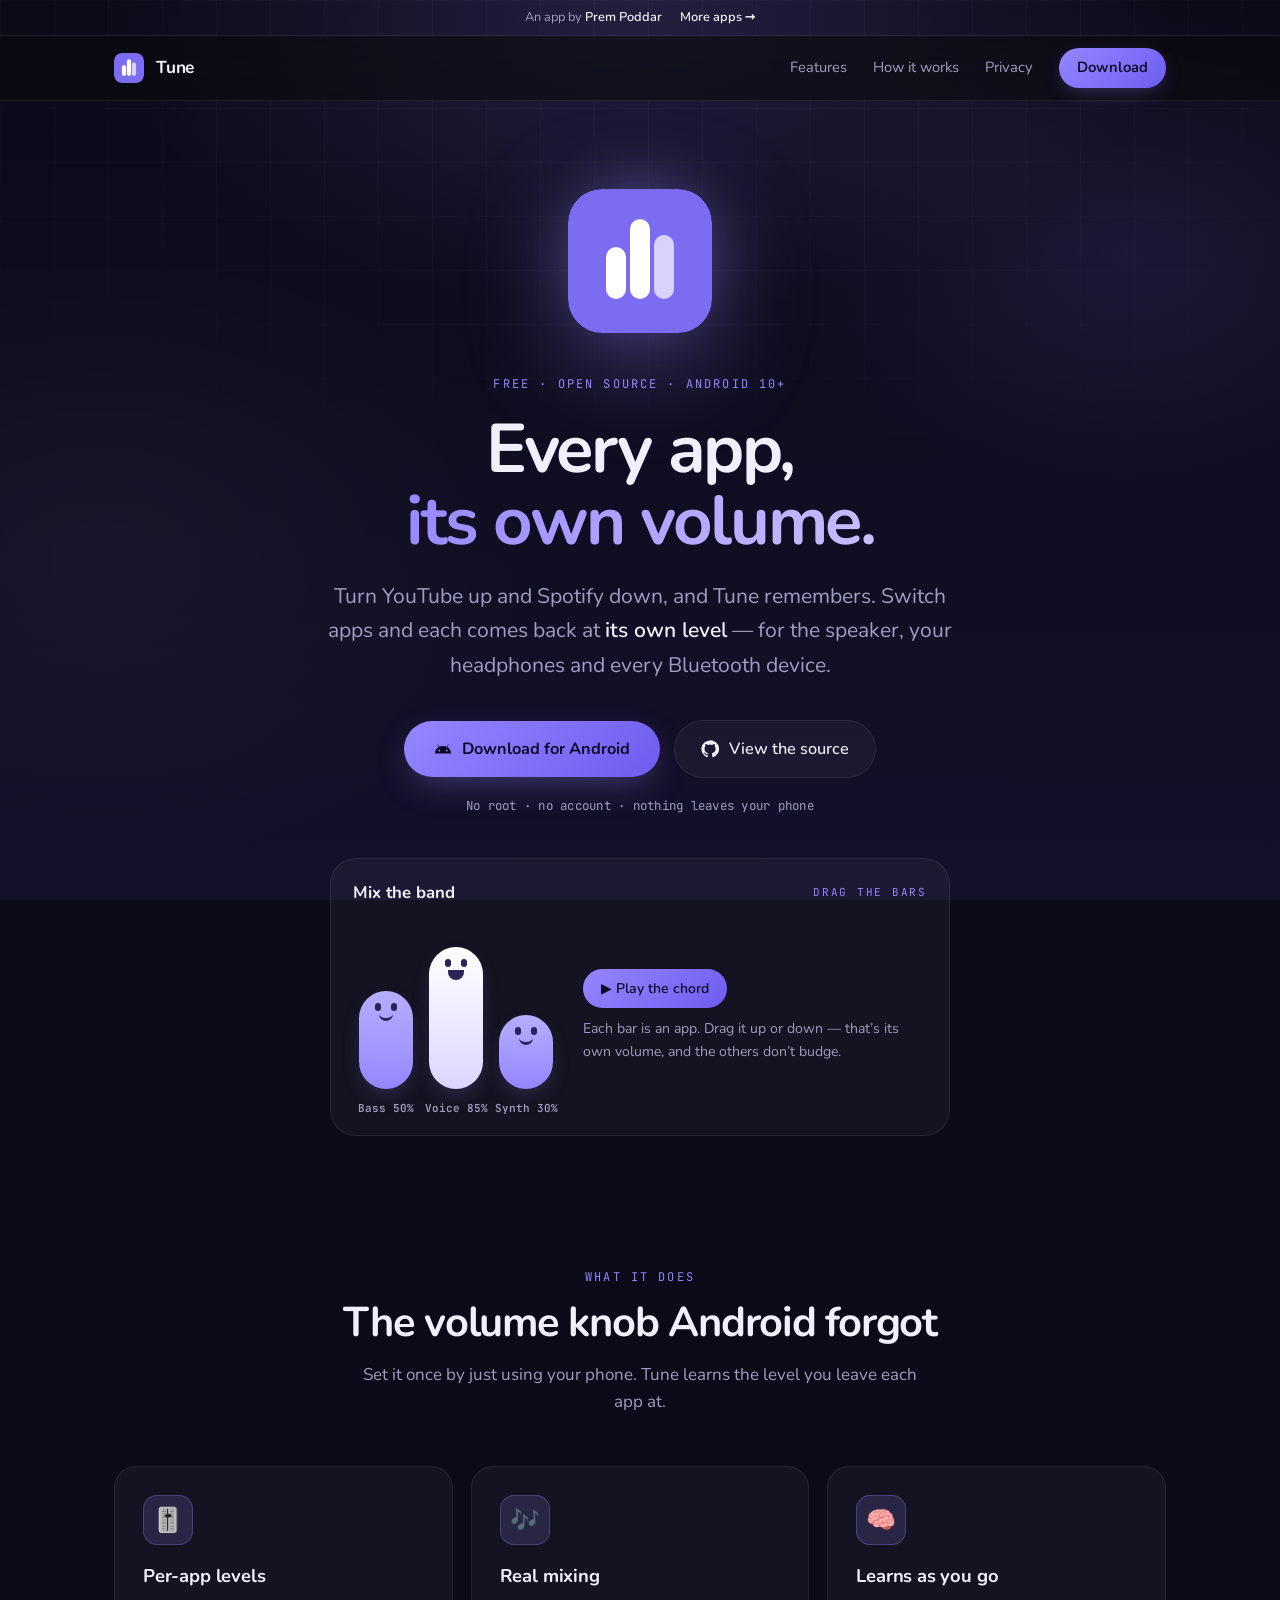
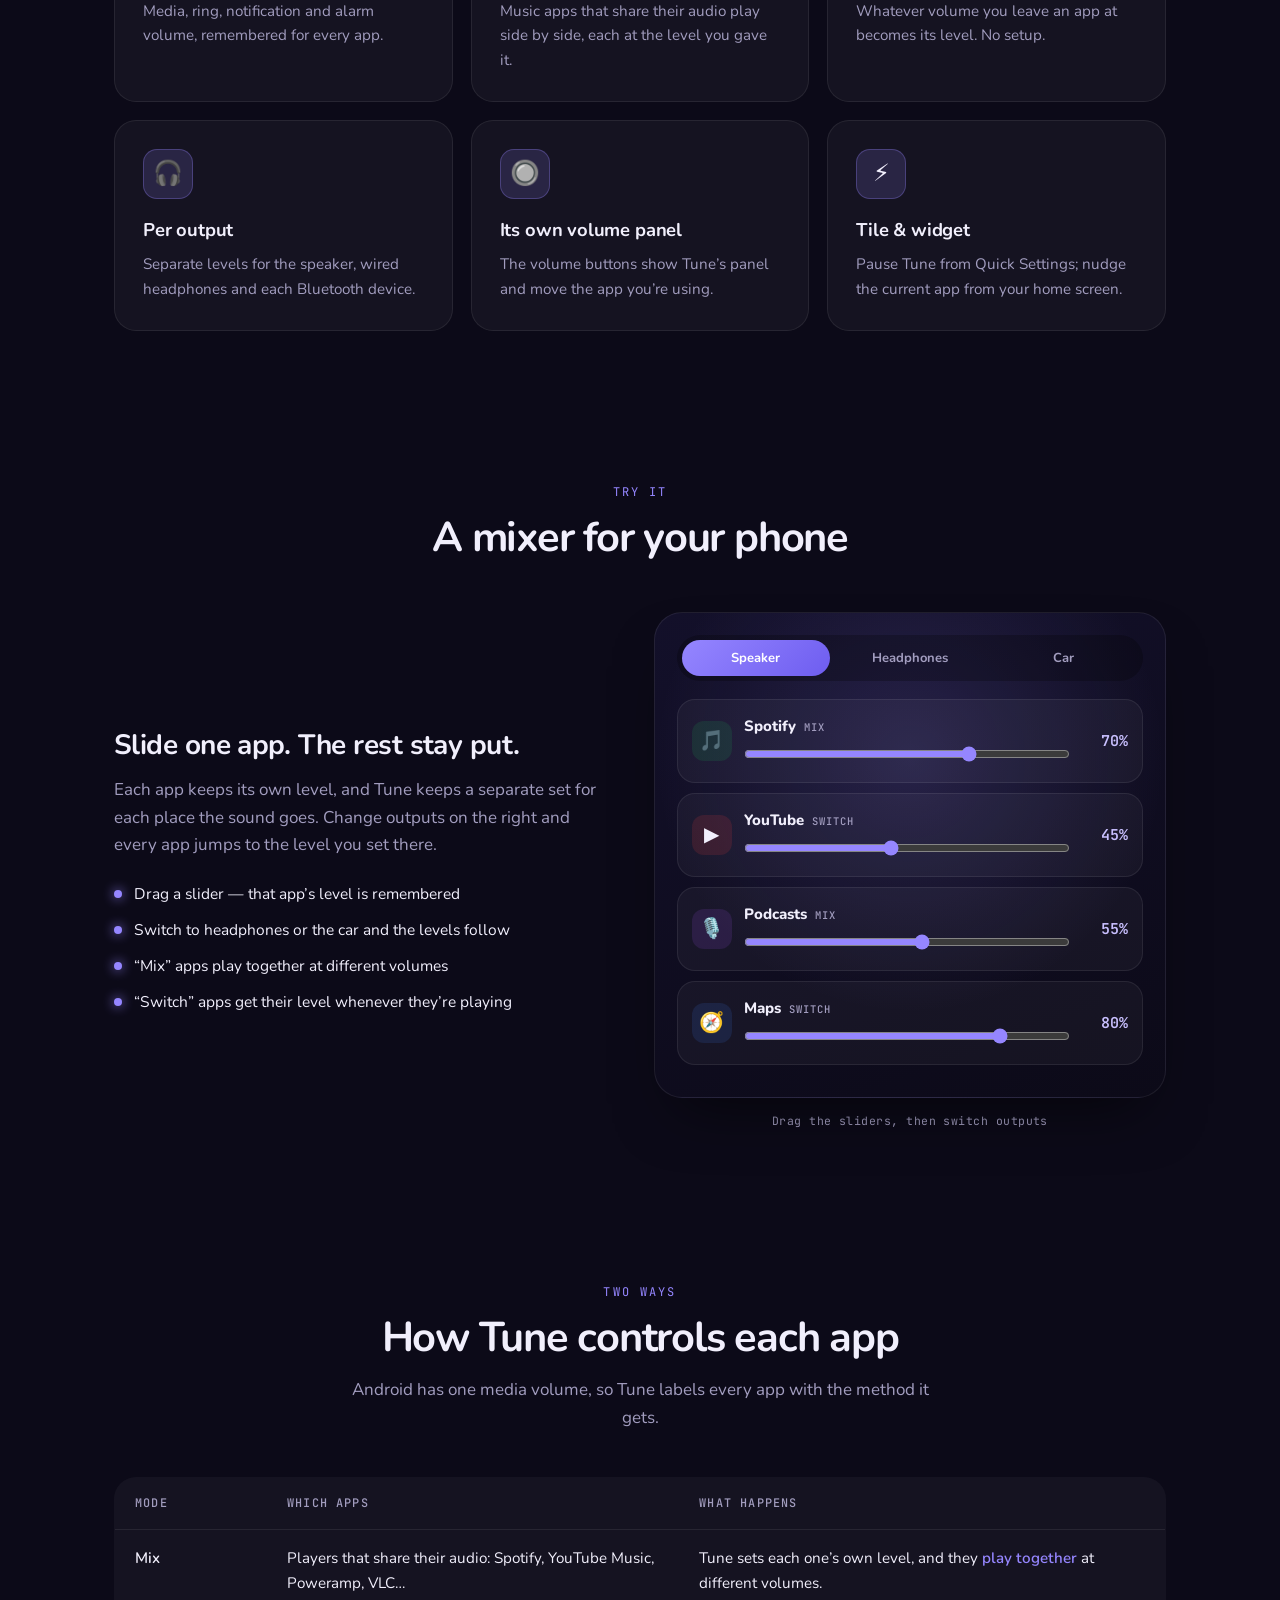
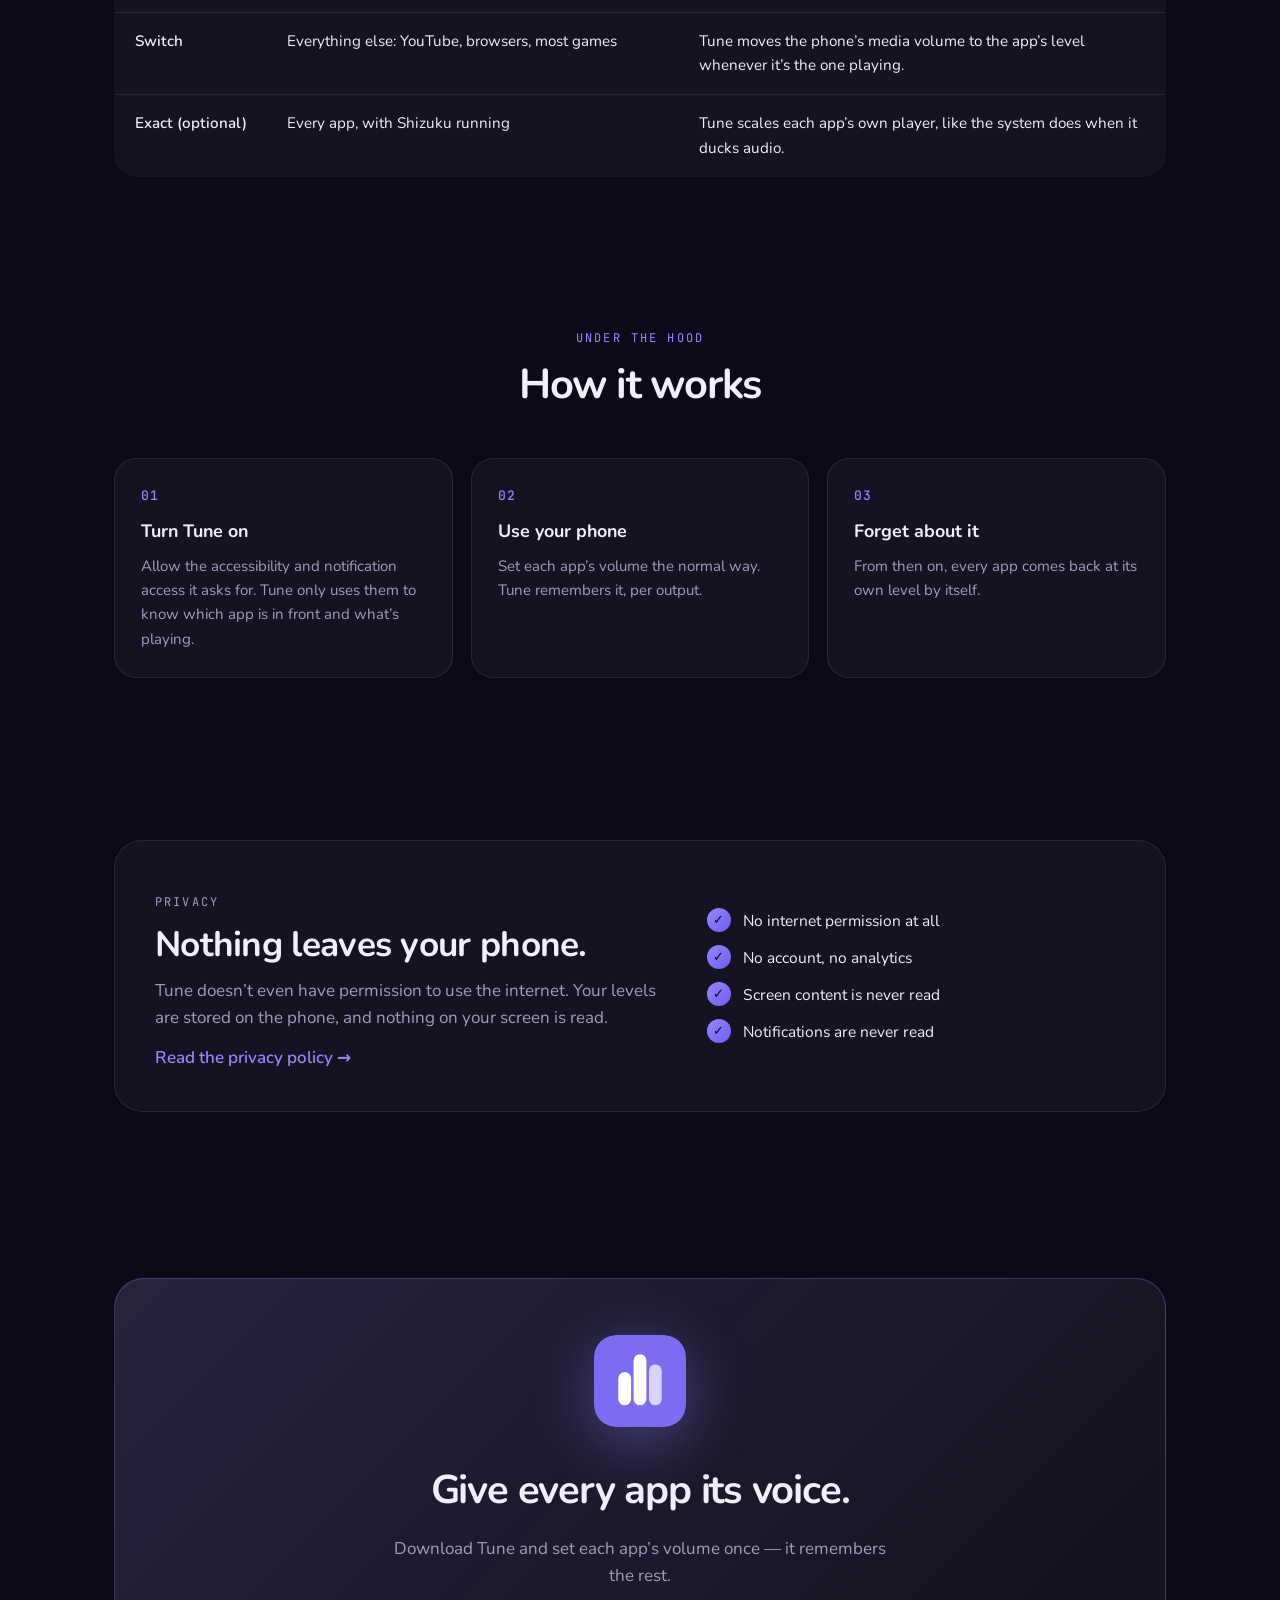
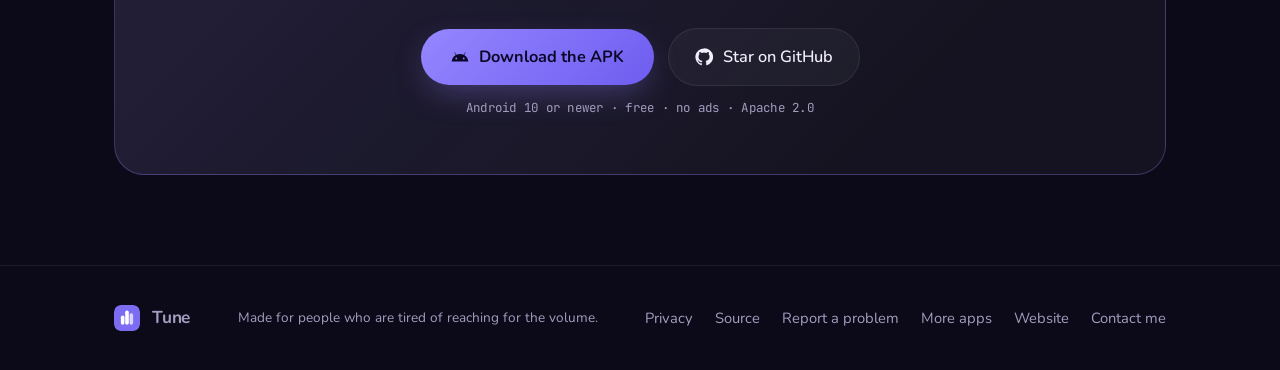
==== commit 89d88705: "Link to my website and other apps from the top of each page" ====
--- a/docs/index.html
+++ b/docs/index.html
@@ -17,6 +17,7 @@
 <style>:root{--bg:#0C0A18;--bg-2:#13102A;--text:#F1EFFC;--muted:#A29DBF;--soft:#D5D1EA;--accent:#9586FF;--accent-2:#6E5DF0;--accent-3:#C9C0FF;--on-accent:#0C0726;--accent-glow:rgba(149,134,255,.38);--accent-soft:rgba(149,134,255,.14);--accent-line:rgba(149,134,255,.30);--glow-1:rgba(149,134,255,.17);--glow-2:rgba(149,134,255,.10);--glow-3:rgba(255,255,255,.035);--gridline:rgba(255,255,255,.025);--nav:rgba(10,10,12,.55);--line:rgba(255,255,255,.08);--line-strong:rgba(255,255,255,.22);--card:rgba(255,255,255,.04);--card-hover:rgba(255,255,255,.065);--ico-bg:rgba(149,134,255,.16);--display:"Nunito",system-ui,sans-serif;--body:"Nunito",system-ui,sans-serif;--mono:"JetBrains Mono",ui-monospace,monospace;}</style>
 </head>
 <body>
+<div class="by-strip"><span>An app by <a href="https://prempoddar.is-a.dev">Prem Poddar</a></span><a href="https://prempoddar.is-a.dev/apps/">More apps →</a></div>
 <div class="bg-glow"></div>
 <div class="bg-grid"></div>
 <nav>
@@ -131,7 +132,7 @@
       <a href="privacy/">Privacy</a>
       <a href="https://github.com/PremPoddar/Tune">Source</a>
       <a href="https://github.com/PremPoddar/Tune/issues">Report a problem</a>
-      <a href="https://github.com/PremPoddar">More apps</a>
+      <a href="https://prempoddar.is-a.dev/apps/">More apps</a>
       <a href="https://prempoddar.is-a.dev">Website</a>
       <a href="mailto:prempoddar@yandex.com">Contact me</a>
     </div>
--- a/docs/site.css
+++ b/docs/site.css
@@ -123,3 +123,4 @@
 .prose ul{padding-left:22px;display:grid;gap:8px;margin-top:8px}
 .prose table{min-width:0;margin-top:12px}
 .prose td:first-child{white-space:normal}
+.by-strip{position:relative;z-index:60;display:flex;justify-content:center;align-items:center;gap:18px;flex-wrap:wrap;padding:7px 16px;font-size:.8rem;color:var(--muted);border-bottom:1px solid var(--line)}.by-strip a{color:var(--text);text-decoration:none;font-weight:600}.by-strip a:hover{text-decoration:underline}
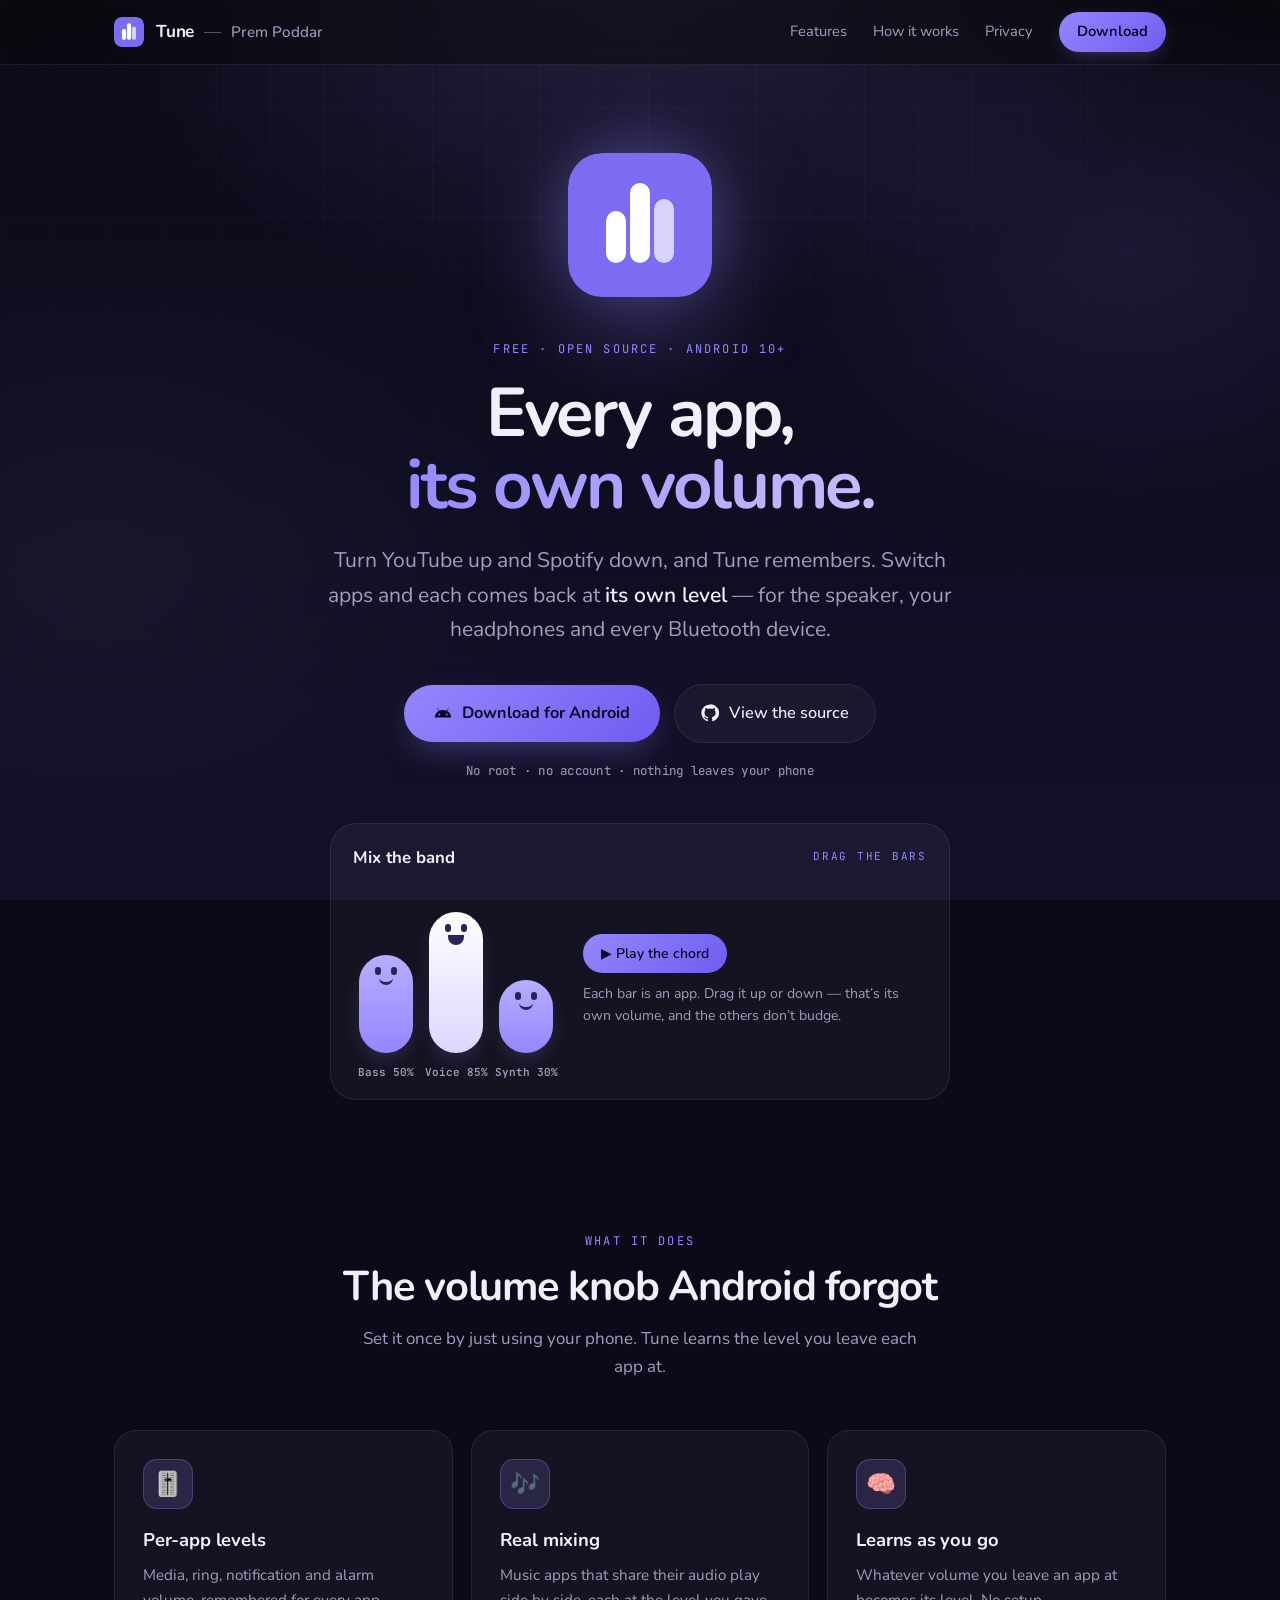
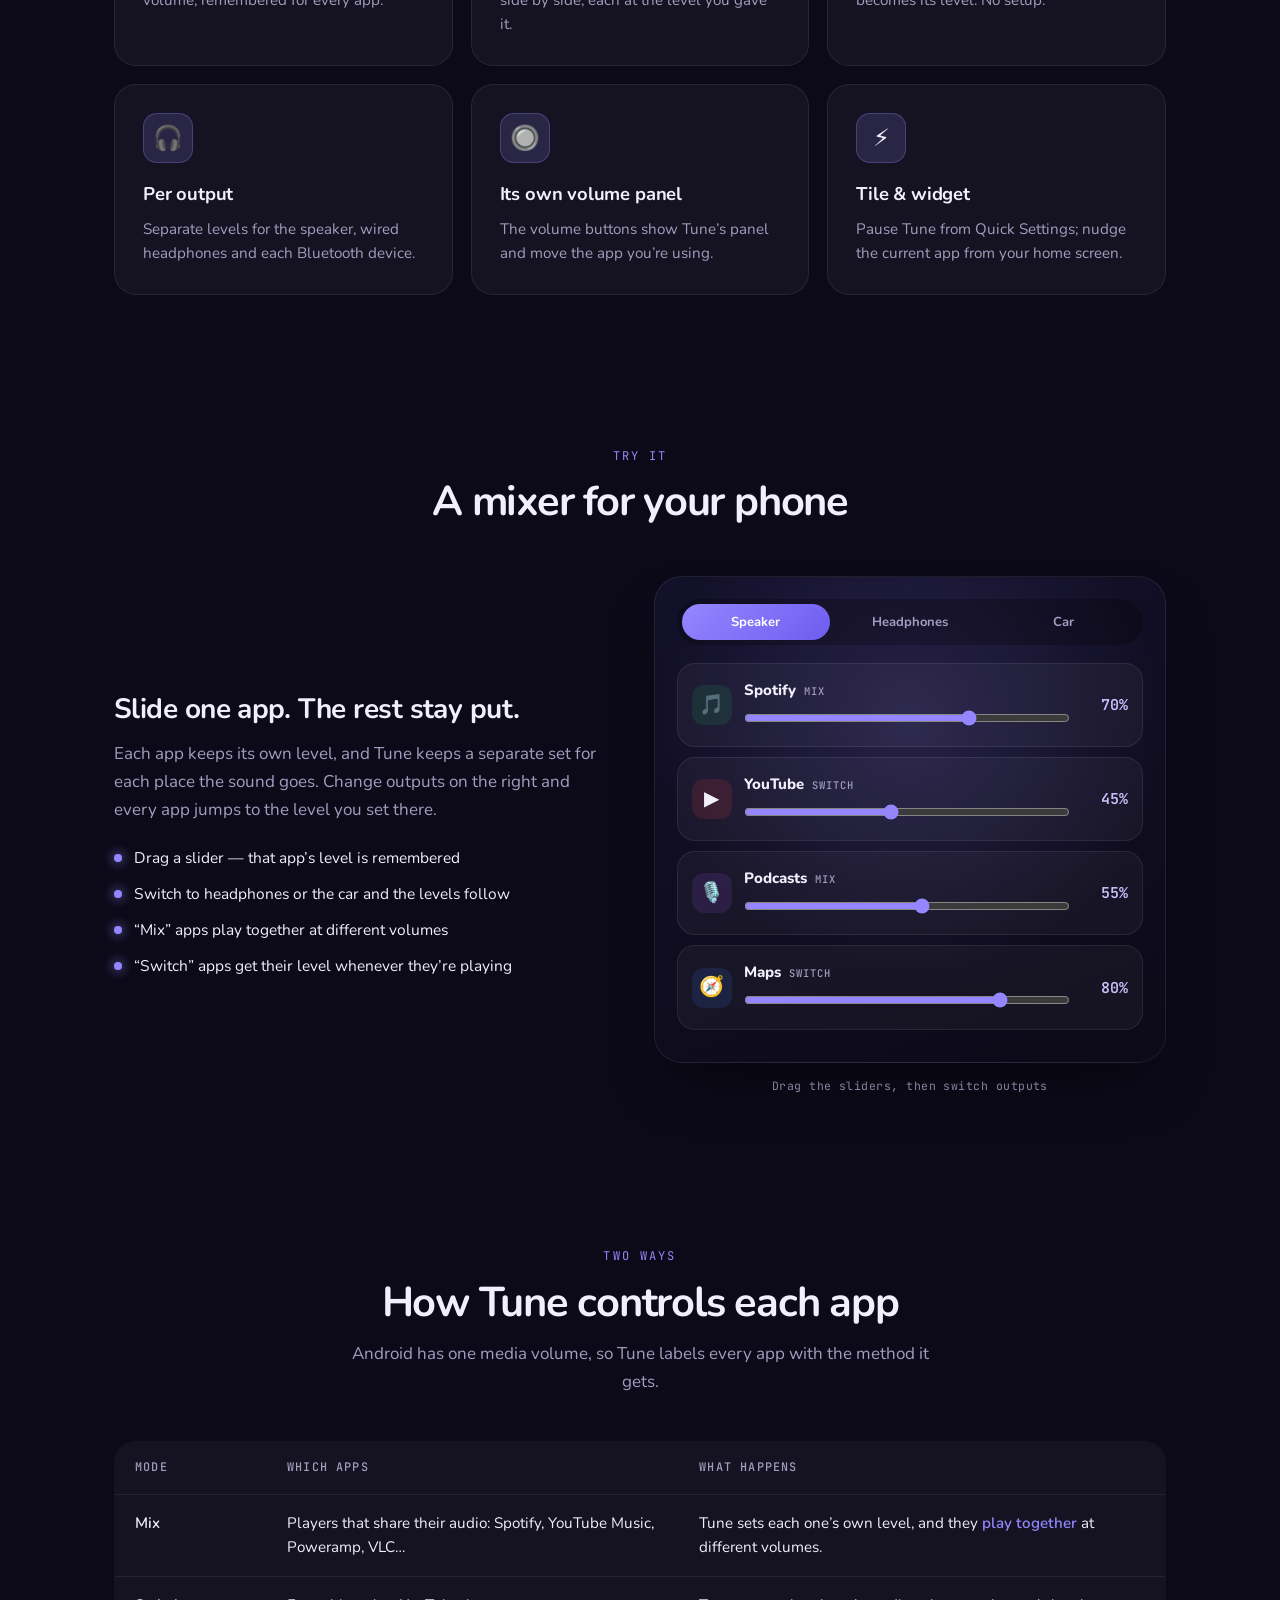
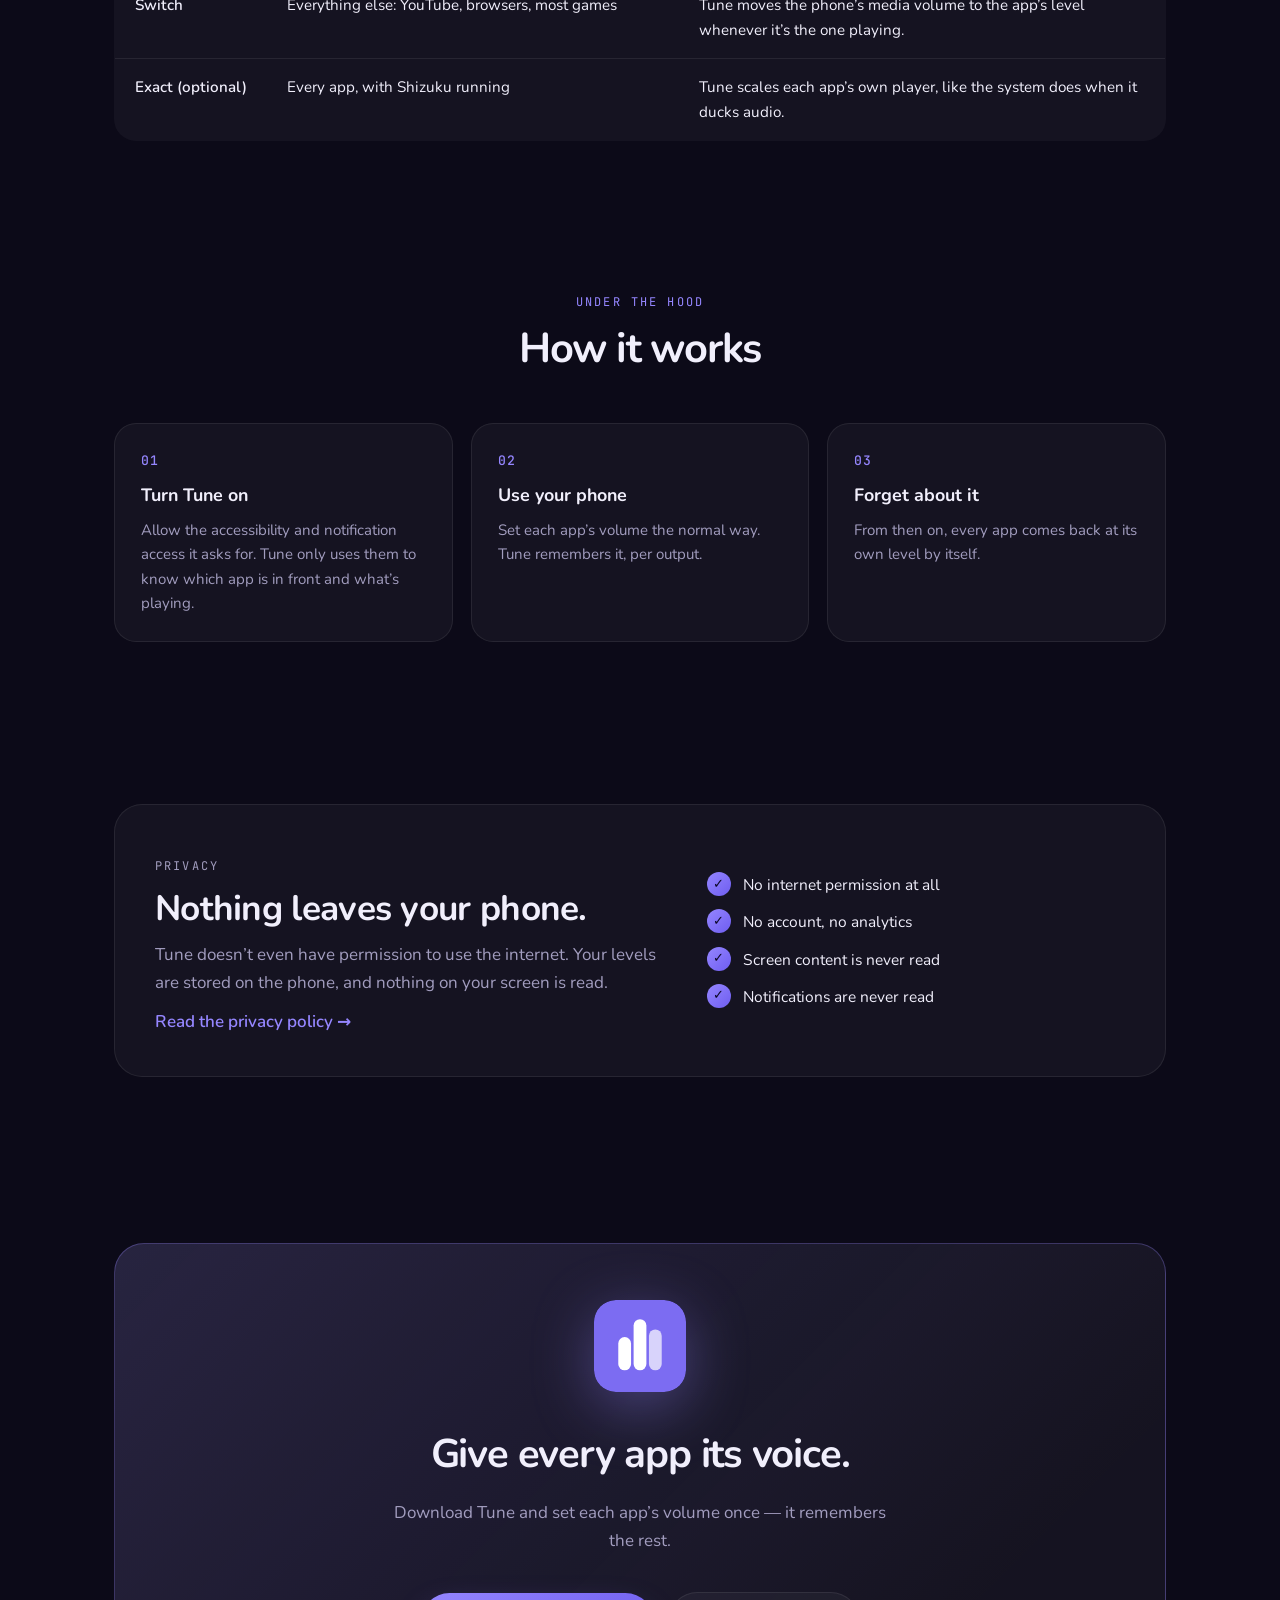
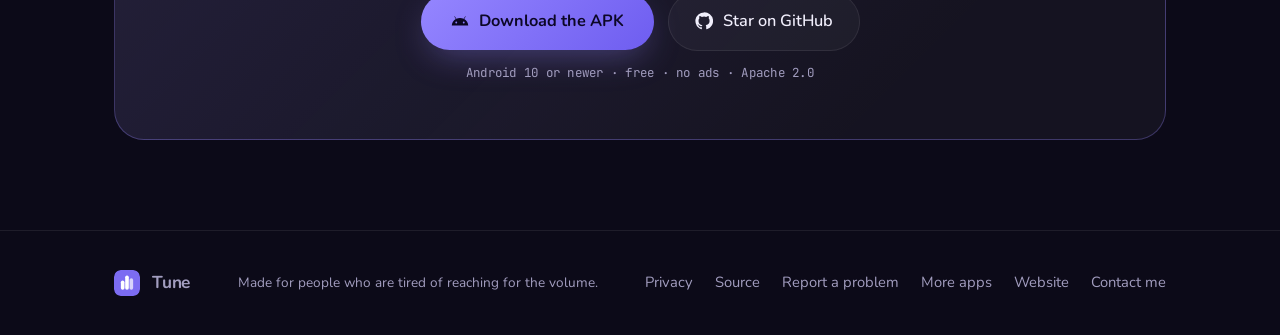
==== commit ff261408: "Show my name beside the app name in the header" ====
--- a/docs/index.html
+++ b/docs/index.html
@@ -17,12 +17,11 @@
 <style>:root{--bg:#0C0A18;--bg-2:#13102A;--text:#F1EFFC;--muted:#A29DBF;--soft:#D5D1EA;--accent:#9586FF;--accent-2:#6E5DF0;--accent-3:#C9C0FF;--on-accent:#0C0726;--accent-glow:rgba(149,134,255,.38);--accent-soft:rgba(149,134,255,.14);--accent-line:rgba(149,134,255,.30);--glow-1:rgba(149,134,255,.17);--glow-2:rgba(149,134,255,.10);--glow-3:rgba(255,255,255,.035);--gridline:rgba(255,255,255,.025);--nav:rgba(10,10,12,.55);--line:rgba(255,255,255,.08);--line-strong:rgba(255,255,255,.22);--card:rgba(255,255,255,.04);--card-hover:rgba(255,255,255,.065);--ico-bg:rgba(149,134,255,.16);--display:"Nunito",system-ui,sans-serif;--body:"Nunito",system-ui,sans-serif;--mono:"JetBrains Mono",ui-monospace,monospace;}</style>
 </head>
 <body>
-<div class="by-strip"><span>An app by <a href="https://prempoddar.is-a.dev">Prem Poddar</a></span><a href="https://prempoddar.is-a.dev/apps/">More apps →</a></div>
 <div class="bg-glow"></div>
 <div class="bg-grid"></div>
 <nav>
   <div class="wrap">
-    <a class="brand" href="./"><img src="icon.svg" alt="" />Tune</a>
+    <div class="brand-line"><a class="brand" href="./"><img src="icon.svg" alt="" />Tune</a><span class="by-sep">—</span><a class="by" href="https://prempoddar.is-a.dev">Prem Poddar</a></div>
     <div class="nav-links">
       <a href="./#features">Features</a>
       <a href="./#how">How it works</a>
--- a/docs/site.css
+++ b/docs/site.css
@@ -123,4 +123,4 @@
 .prose ul{padding-left:22px;display:grid;gap:8px;margin-top:8px}
 .prose table{min-width:0;margin-top:12px}
 .prose td:first-child{white-space:normal}
-.by-strip{position:relative;z-index:60;display:flex;justify-content:center;align-items:center;gap:18px;flex-wrap:wrap;padding:7px 16px;font-size:.8rem;color:var(--muted);border-bottom:1px solid var(--line)}.by-strip a{color:var(--text);text-decoration:none;font-weight:600}.by-strip a:hover{text-decoration:underline}
+.brand-line{display:flex;align-items:center;gap:10px;min-width:0}.by-sep{color:var(--muted);opacity:.55}.by{color:var(--muted);text-decoration:none;font-weight:500;font-size:.95rem;white-space:nowrap;transition:color .2s}.by:hover{color:var(--text)}@media(max-width:520px){.brand-line{flex-direction:column;align-items:flex-start;gap:0}.by-sep{display:none}.by{font-size:.74rem;line-height:1.1;margin-left:42px;margin-top:-3px}}
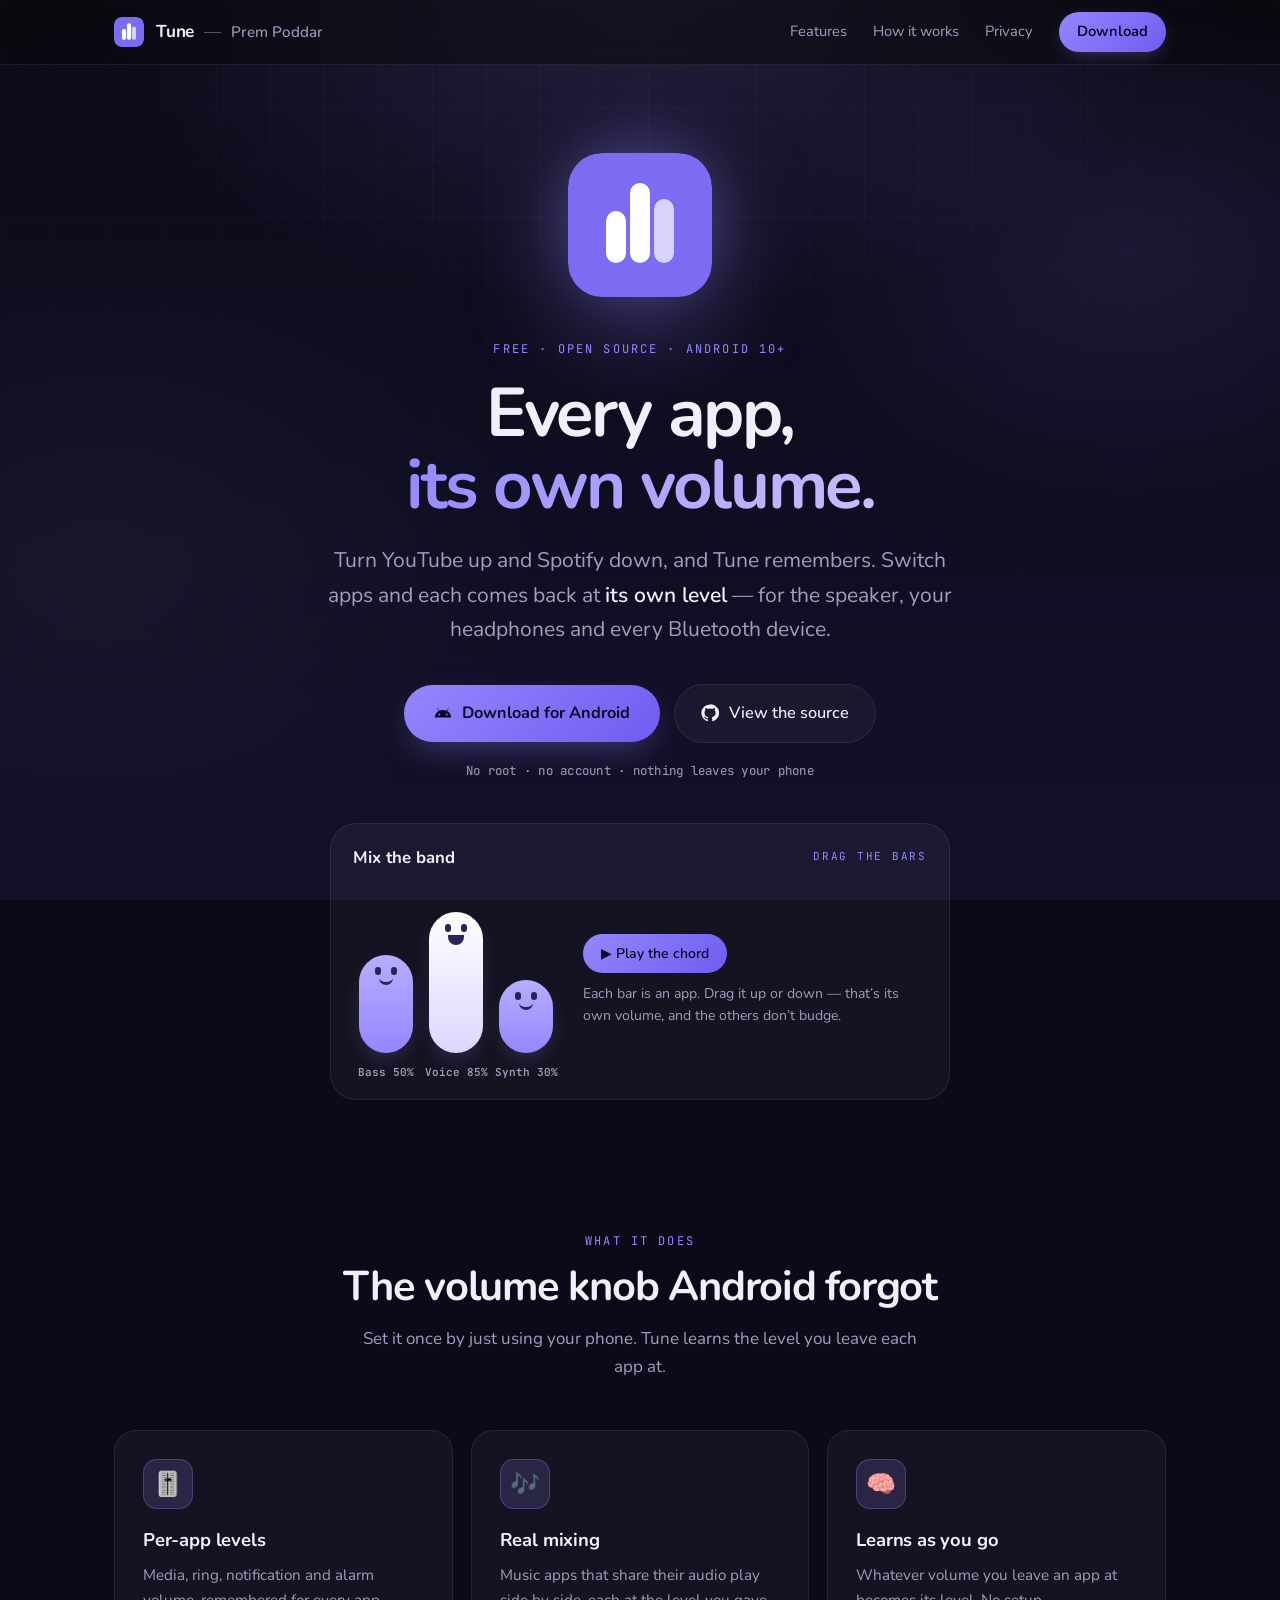
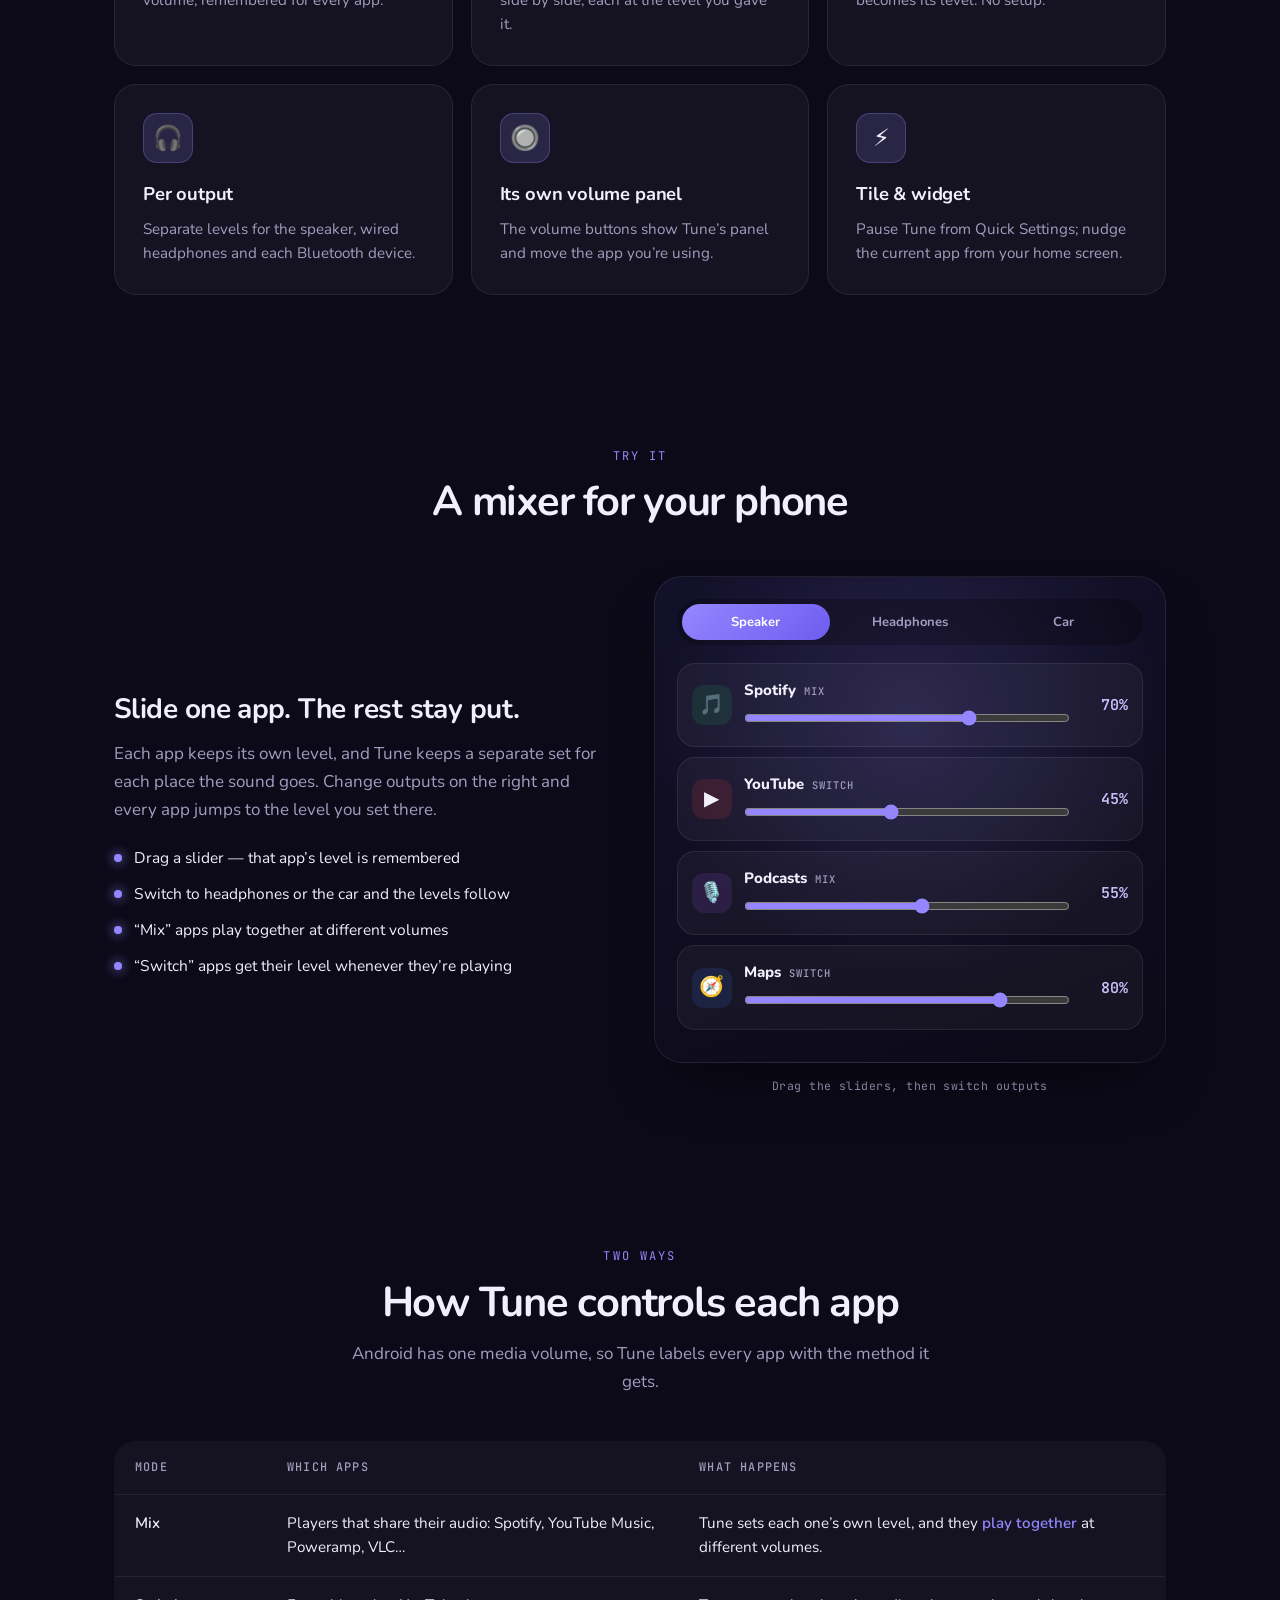
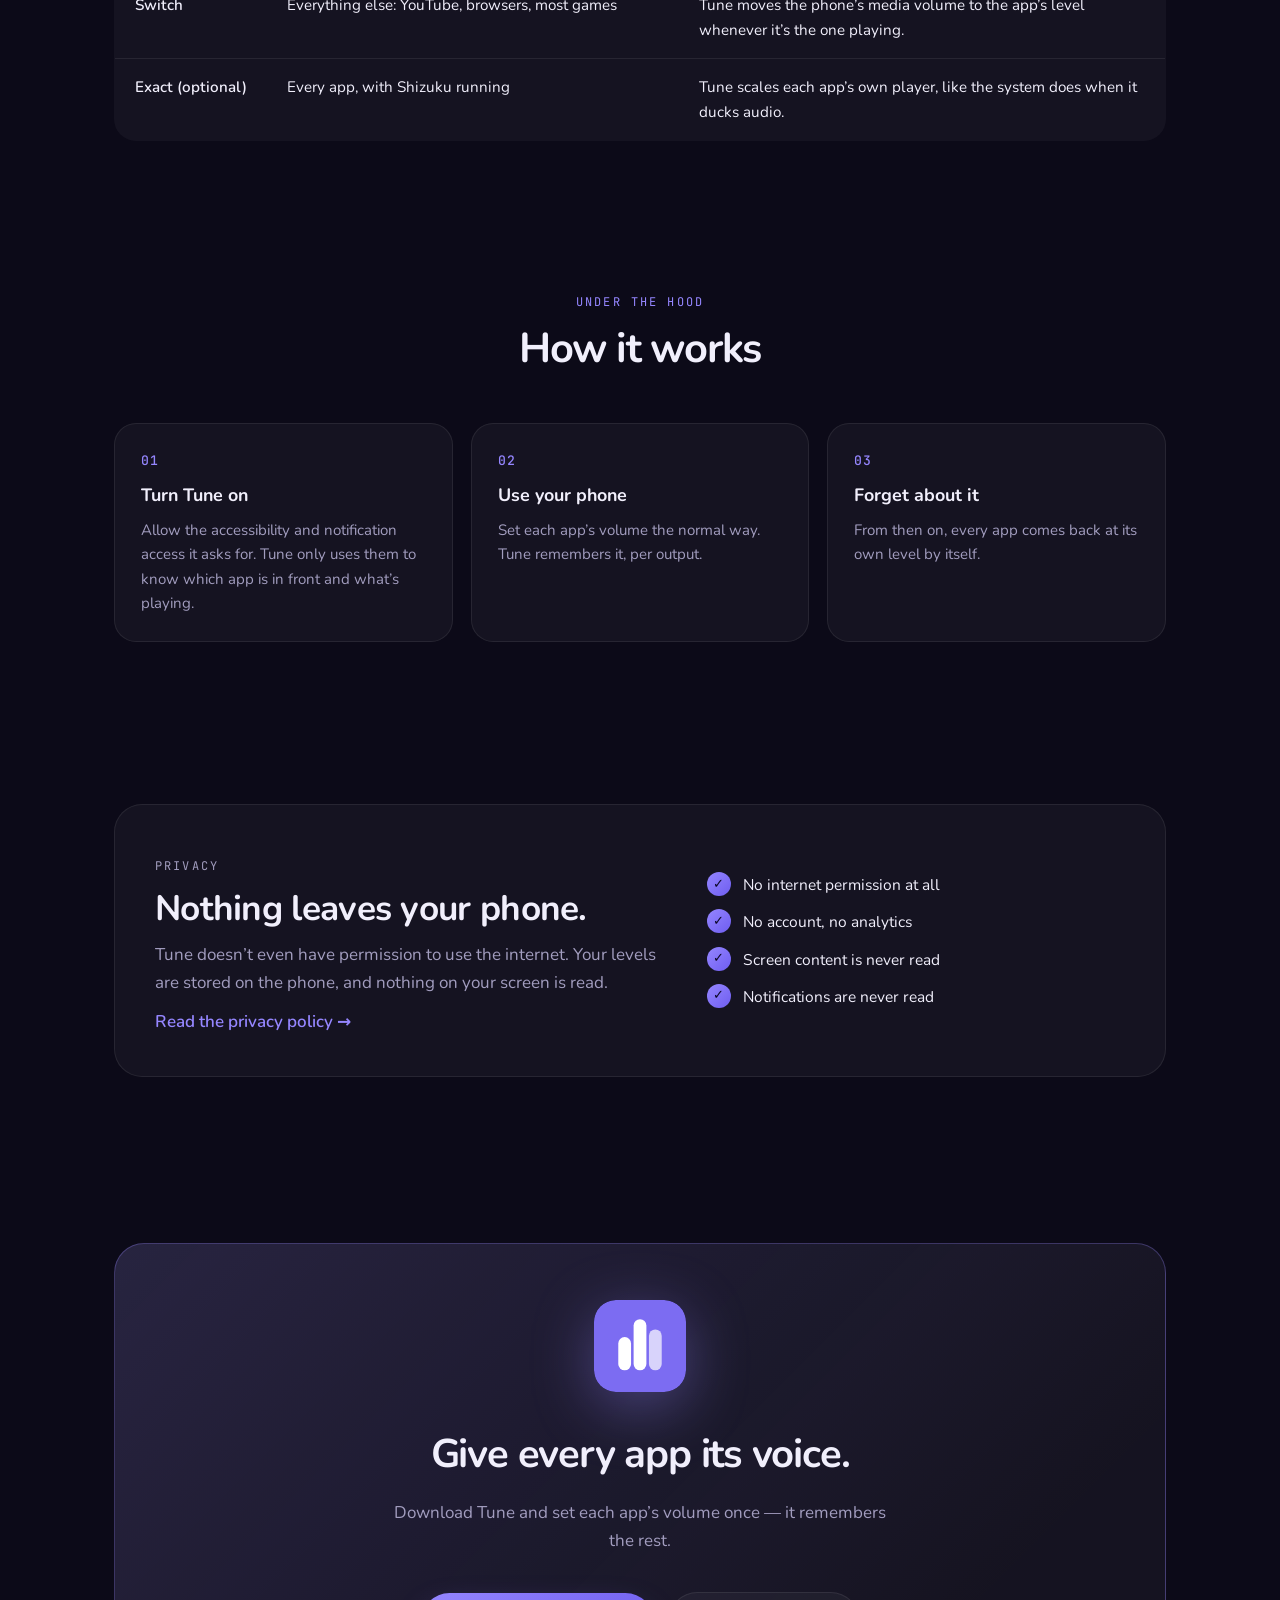
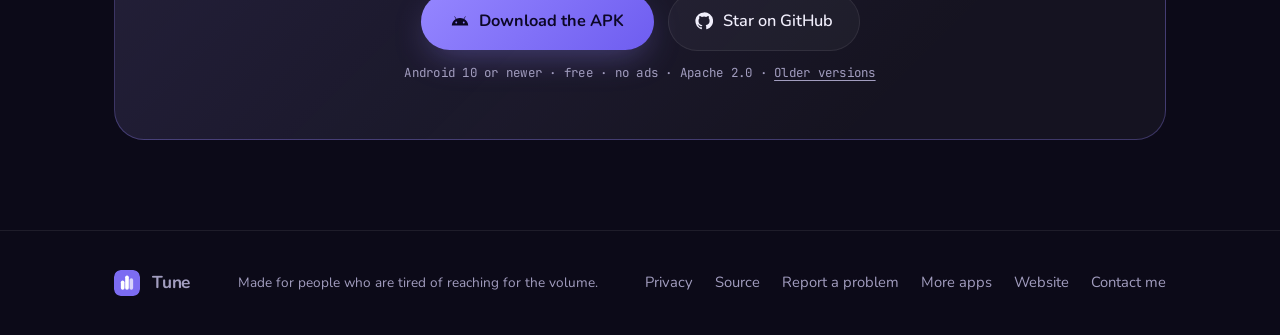
==== commit a8fcc49e: "Website: Download the APK downloads the latest version directly; link to older versions" ====
--- a/docs/index.html
+++ b/docs/index.html
@@ -38,7 +38,7 @@
     <h1 class="fade-up d1">Every app,<br /><span class="hl">its own volume.</span></h1>
     <p class="tagline fade-up d2">Turn YouTube up and Spotify down, and Tune remembers. Switch apps and each comes back at <b>its own level</b> — for the speaker, your headphones and every Bluetooth device.</p>
     <div class="cta-row fade-up d3">
-      <a href="https://github.com/PremPoddar/Tune/releases/latest" class="btn-primary"><svg viewBox="0 0 24 24" fill="currentColor" aria-hidden="true"><path d="M17.6 9.48l1.84-3.18a.38.38 0 0 0-.66-.38l-1.86 3.22a11.4 11.4 0 0 0-9.84 0L5.22 5.92a.38.38 0 0 0-.66.38L6.4 9.48A10.8 10.8 0 0 0 1 18h22a10.8 10.8 0 0 0-5.4-8.52ZM7 15.25a1.25 1.25 0 1 1 0-2.5 1.25 1.25 0 0 1 0 2.5Zm10 0a1.25 1.25 0 1 1 0-2.5 1.25 1.25 0 0 1 0 2.5Z"/></svg> Download for Android</a>
+      <a href="https://github.com/PremPoddar/Tune/releases/latest/download/Tune.apk" class="btn-primary" download><svg viewBox="0 0 24 24" fill="currentColor" aria-hidden="true"><path d="M17.6 9.48l1.84-3.18a.38.38 0 0 0-.66-.38l-1.86 3.22a11.4 11.4 0 0 0-9.84 0L5.22 5.92a.38.38 0 0 0-.66.38L6.4 9.48A10.8 10.8 0 0 0 1 18h22a10.8 10.8 0 0 0-5.4-8.52ZM7 15.25a1.25 1.25 0 1 1 0-2.5 1.25 1.25 0 0 1 0 2.5Zm10 0a1.25 1.25 0 1 1 0-2.5 1.25 1.25 0 0 1 0 2.5Z"/></svg> Download for Android</a>
       <a href="https://github.com/PremPoddar/Tune" class="btn-ghost"><svg viewBox="0 0 24 24" fill="currentColor" aria-hidden="true"><path d="M12 .5a11.5 11.5 0 0 0-3.64 22.41c.58.1.79-.25.79-.56v-2c-3.2.7-3.87-1.37-3.87-1.37-.53-1.33-1.28-1.69-1.28-1.69-1.05-.72.08-.7.08-.7 1.16.08 1.77 1.19 1.77 1.19 1.03 1.77 2.7 1.26 3.36.96.1-.75.4-1.26.73-1.55-2.55-.29-5.24-1.28-5.24-5.69 0-1.26.45-2.29 1.19-3.1-.12-.29-.52-1.46.11-3.05 0 0 .97-.31 3.17 1.18a11 11 0 0 1 5.77 0c2.2-1.49 3.17-1.18 3.17-1.18.63 1.59.23 2.76.11 3.05.74.81 1.19 1.84 1.19 3.1 0 4.42-2.69 5.39-5.25 5.68.41.36.78 1.06.78 2.14v3.17c0 .31.21.67.8.56A11.5 11.5 0 0 0 12 .5Z"/></svg> View the source</a>
     </div>
     <p class="micro fade-up d3">No root · no account · nothing leaves your phone</p>
@@ -115,10 +115,10 @@
       <h2>Give every app its voice.</h2>
       <p>Download Tune and set each app’s volume once — it remembers the rest.</p>
       <div class="cta-row">
-        <a href="https://github.com/PremPoddar/Tune/releases/latest" class="btn-primary"><svg viewBox="0 0 24 24" fill="currentColor" aria-hidden="true"><path d="M17.6 9.48l1.84-3.18a.38.38 0 0 0-.66-.38l-1.86 3.22a11.4 11.4 0 0 0-9.84 0L5.22 5.92a.38.38 0 0 0-.66.38L6.4 9.48A10.8 10.8 0 0 0 1 18h22a10.8 10.8 0 0 0-5.4-8.52ZM7 15.25a1.25 1.25 0 1 1 0-2.5 1.25 1.25 0 0 1 0 2.5Zm10 0a1.25 1.25 0 1 1 0-2.5 1.25 1.25 0 0 1 0 2.5Z"/></svg> Download the APK</a>
+        <a href="https://github.com/PremPoddar/Tune/releases/latest/download/Tune.apk" class="btn-primary" download><svg viewBox="0 0 24 24" fill="currentColor" aria-hidden="true"><path d="M17.6 9.48l1.84-3.18a.38.38 0 0 0-.66-.38l-1.86 3.22a11.4 11.4 0 0 0-9.84 0L5.22 5.92a.38.38 0 0 0-.66.38L6.4 9.48A10.8 10.8 0 0 0 1 18h22a10.8 10.8 0 0 0-5.4-8.52ZM7 15.25a1.25 1.25 0 1 1 0-2.5 1.25 1.25 0 0 1 0 2.5Zm10 0a1.25 1.25 0 1 1 0-2.5 1.25 1.25 0 0 1 0 2.5Z"/></svg> Download the APK</a>
         <a href="https://github.com/PremPoddar/Tune" class="btn-ghost"><svg viewBox="0 0 24 24" fill="currentColor" aria-hidden="true"><path d="M12 .5a11.5 11.5 0 0 0-3.64 22.41c.58.1.79-.25.79-.56v-2c-3.2.7-3.87-1.37-3.87-1.37-.53-1.33-1.28-1.69-1.28-1.69-1.05-.72.08-.7.08-.7 1.16.08 1.77 1.19 1.77 1.19 1.03 1.77 2.7 1.26 3.36.96.1-.75.4-1.26.73-1.55-2.55-.29-5.24-1.28-5.24-5.69 0-1.26.45-2.29 1.19-3.1-.12-.29-.52-1.46.11-3.05 0 0 .97-.31 3.17 1.18a11 11 0 0 1 5.77 0c2.2-1.49 3.17-1.18 3.17-1.18.63 1.59.23 2.76.11 3.05.74.81 1.19 1.84 1.19 3.1 0 4.42-2.69 5.39-5.25 5.68.41.36.78 1.06.78 2.14v3.17c0 .31.21.67.8.56A11.5 11.5 0 0 0 12 .5Z"/></svg> Star on GitHub</a>
       </div>
-      <p class="micro">Android 10 or newer · free · no ads · Apache 2.0</p>
+      <p class="micro">Android 10 or newer · free · no ads · Apache 2.0 · <a href="https://github.com/PremPoddar/Tune/releases">Older versions</a></p>
     </div>
   </div>
 </section>
--- a/docs/site.css
+++ b/docs/site.css
@@ -124,3 +124,4 @@
 .prose table{min-width:0;margin-top:12px}
 .prose td:first-child{white-space:normal}
 .brand-line{display:flex;align-items:center;gap:10px;min-width:0}.by-sep{color:var(--muted);opacity:.55}.by{color:var(--muted);text-decoration:none;font-weight:500;font-size:.95rem;white-space:nowrap;transition:color .2s}.by:hover{color:var(--text)}@media(max-width:520px){.brand-line{flex-direction:column;align-items:flex-start;gap:0}.by-sep{display:none}.by{font-size:.74rem;line-height:1.1;margin-left:42px;margin-top:-3px}}
+.micro a{color:inherit;text-decoration:underline;text-underline-offset:3px}.micro a:hover{color:var(--text)}
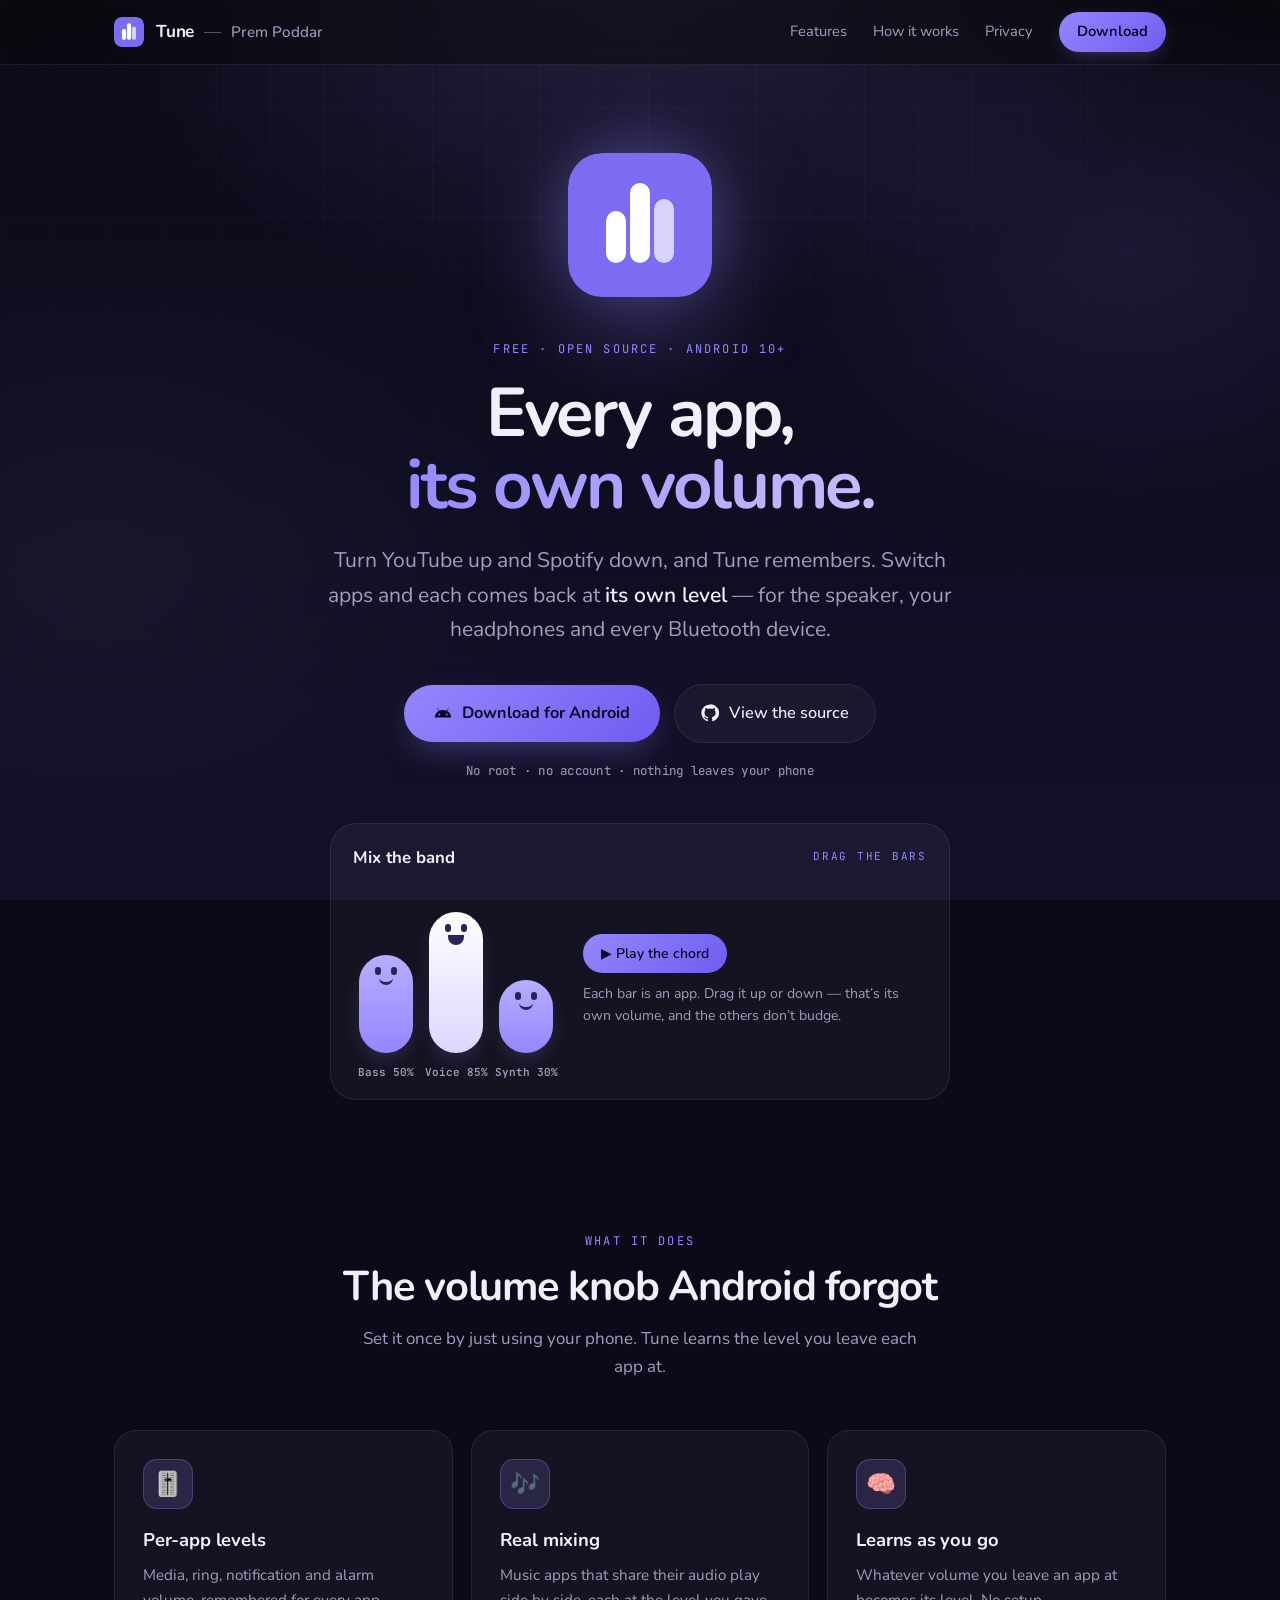
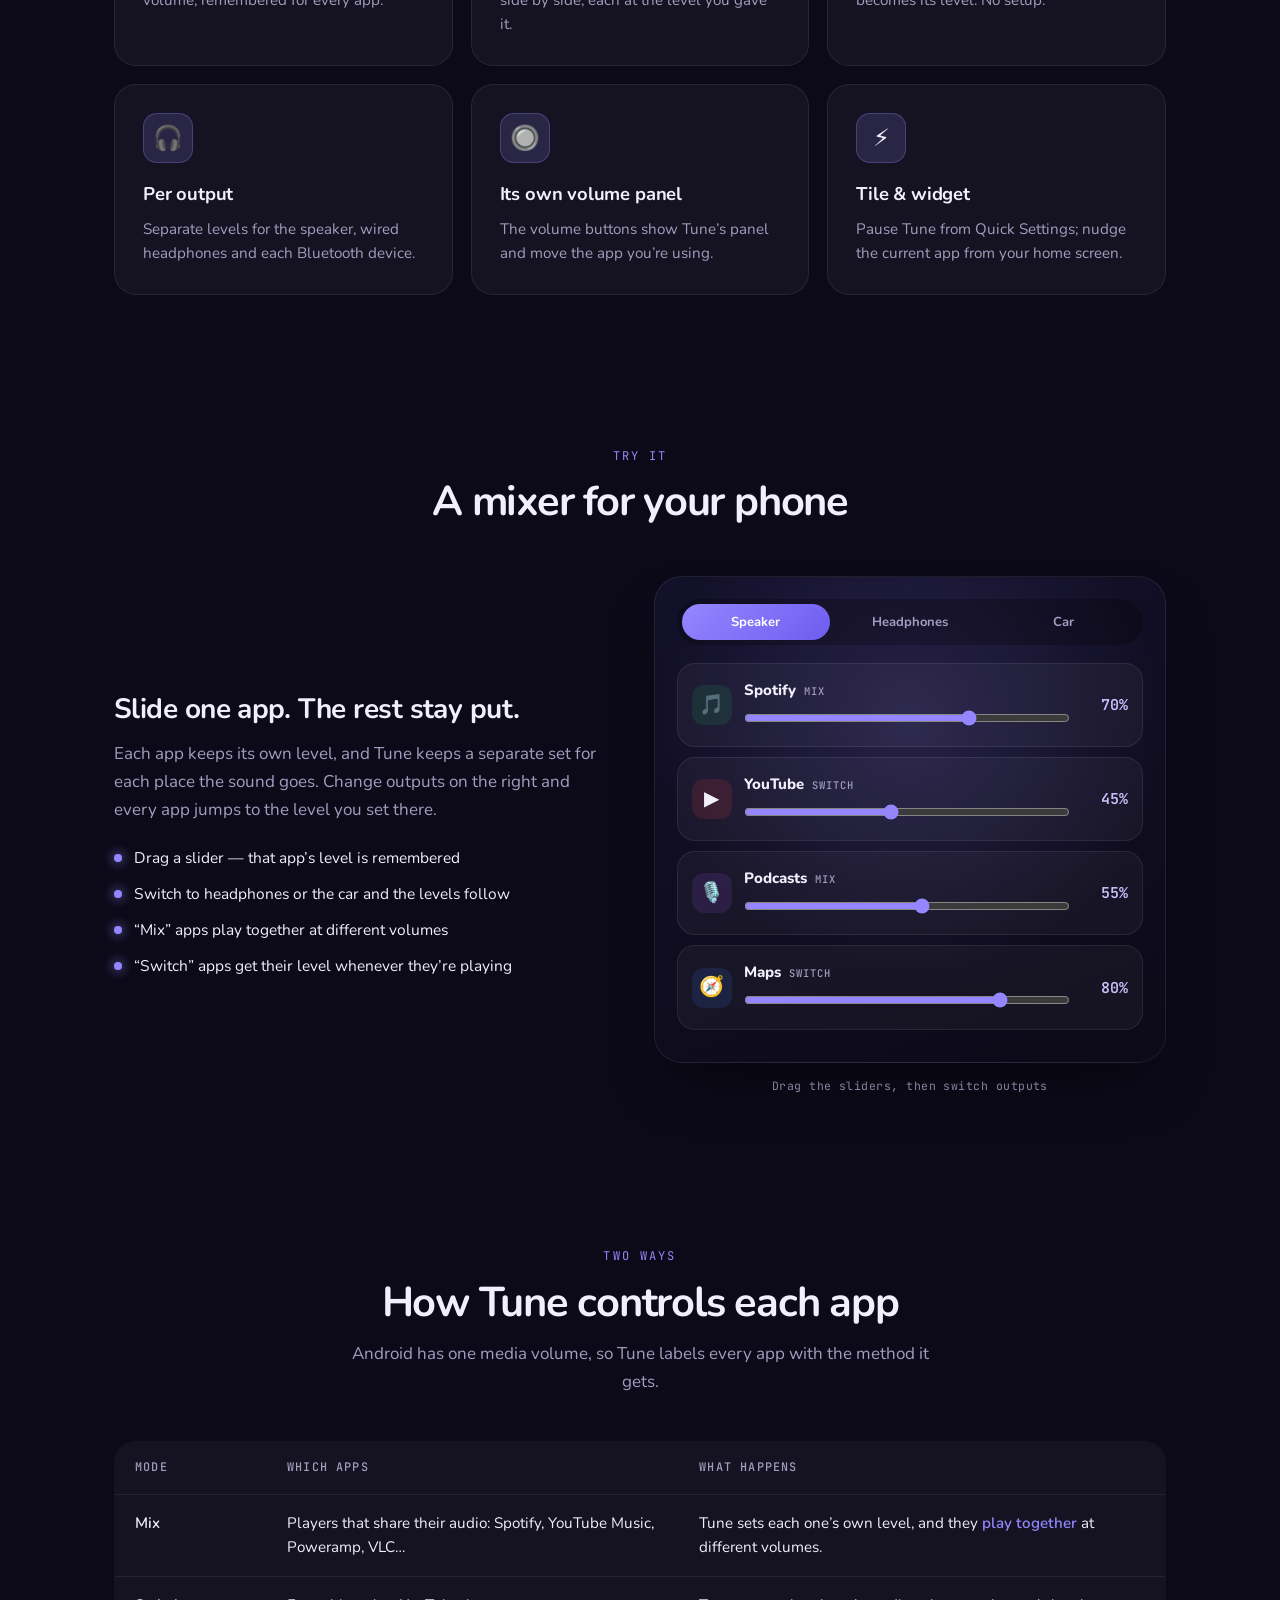
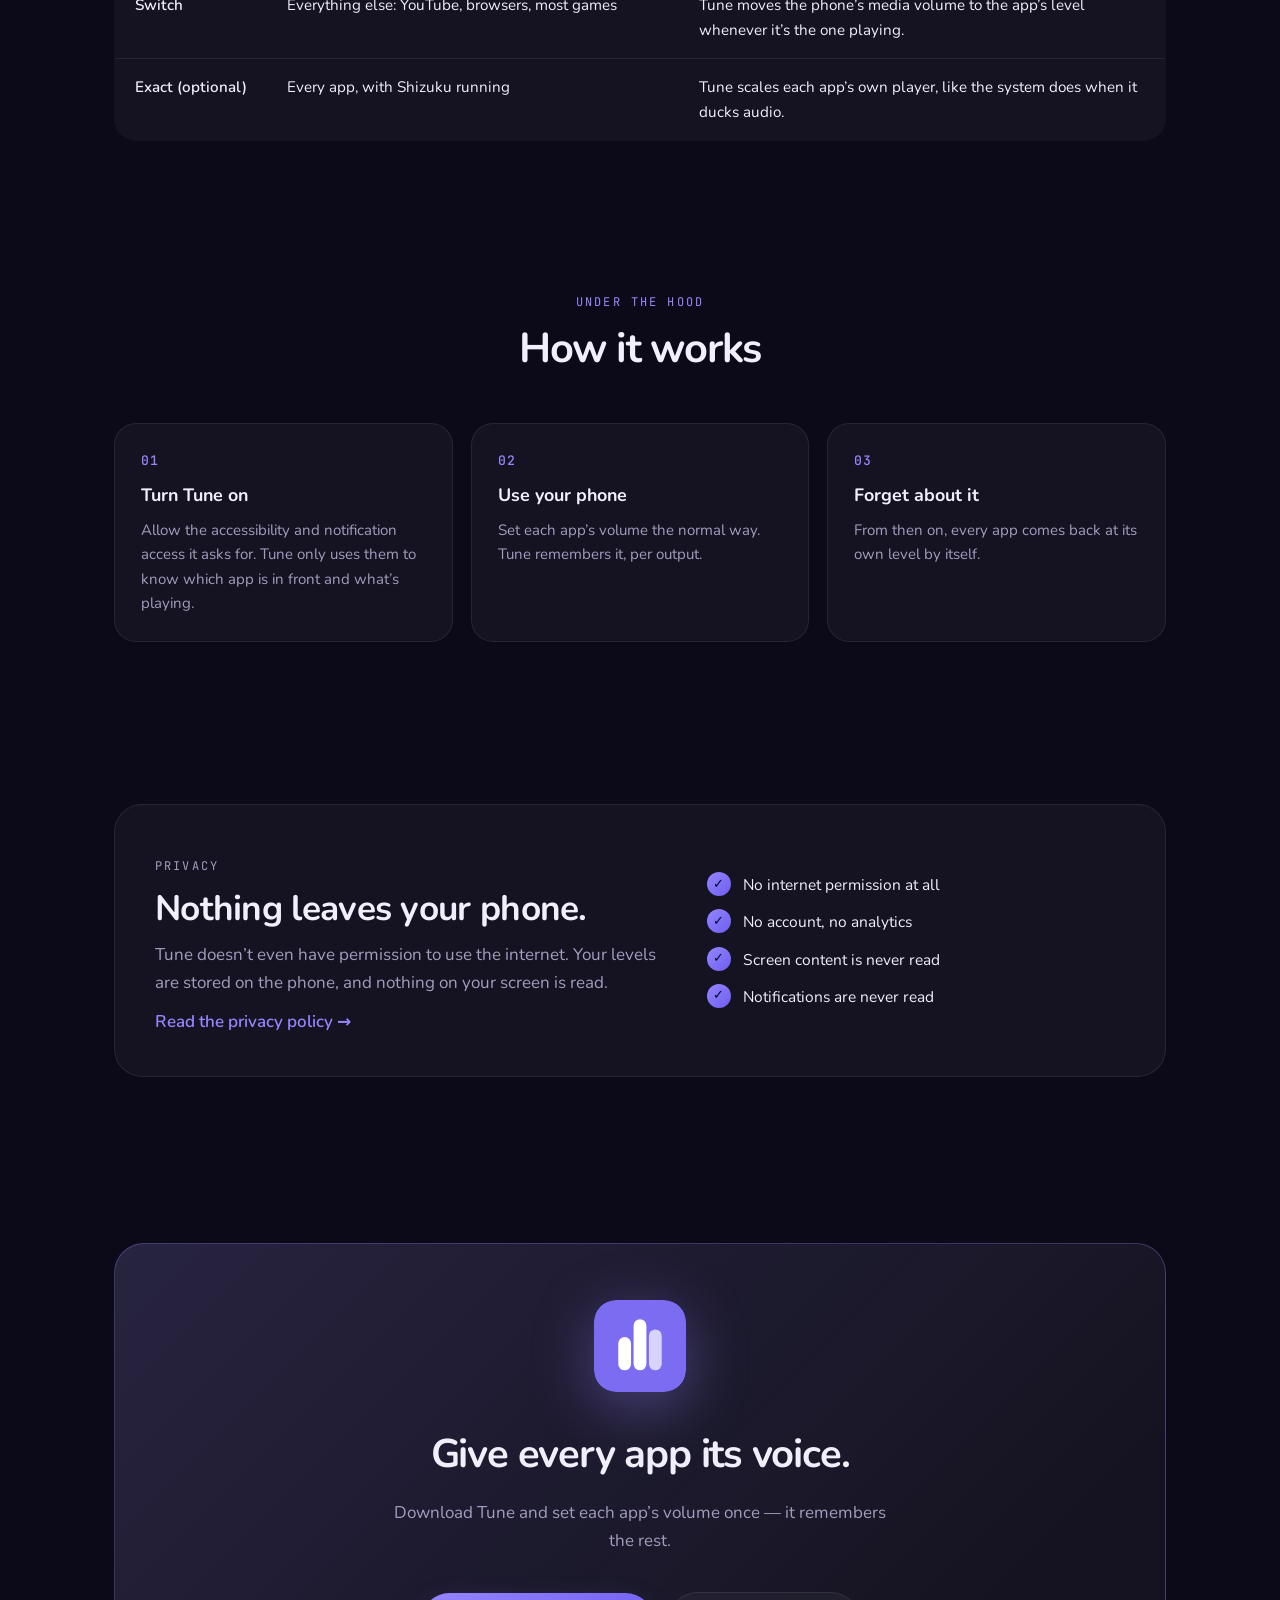
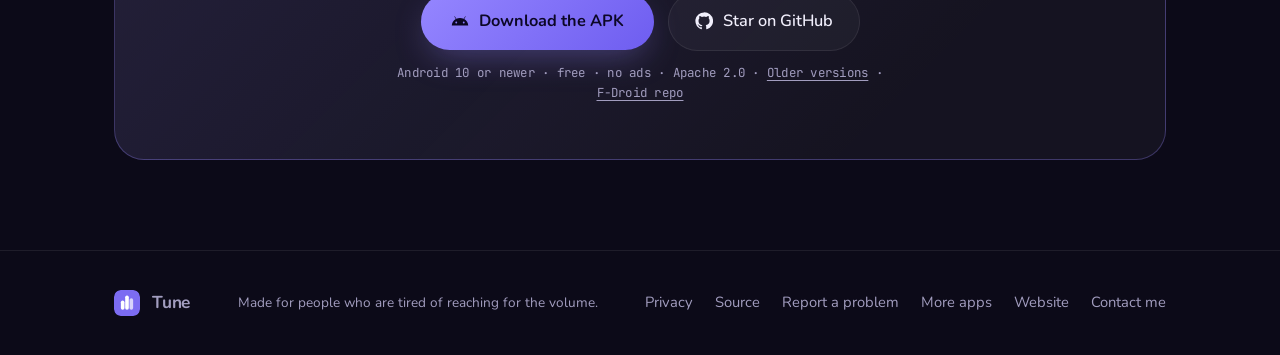
==== commit 801df359: "Link to the F-Droid repo" ====
--- a/docs/index.html
+++ b/docs/index.html
@@ -118,7 +118,7 @@
         <a href="https://github.com/PremPoddar/Tune/releases/latest/download/Tune.apk" class="btn-primary" download><svg viewBox="0 0 24 24" fill="currentColor" aria-hidden="true"><path d="M17.6 9.48l1.84-3.18a.38.38 0 0 0-.66-.38l-1.86 3.22a11.4 11.4 0 0 0-9.84 0L5.22 5.92a.38.38 0 0 0-.66.38L6.4 9.48A10.8 10.8 0 0 0 1 18h22a10.8 10.8 0 0 0-5.4-8.52ZM7 15.25a1.25 1.25 0 1 1 0-2.5 1.25 1.25 0 0 1 0 2.5Zm10 0a1.25 1.25 0 1 1 0-2.5 1.25 1.25 0 0 1 0 2.5Z"/></svg> Download the APK</a>
         <a href="https://github.com/PremPoddar/Tune" class="btn-ghost"><svg viewBox="0 0 24 24" fill="currentColor" aria-hidden="true"><path d="M12 .5a11.5 11.5 0 0 0-3.64 22.41c.58.1.79-.25.79-.56v-2c-3.2.7-3.87-1.37-3.87-1.37-.53-1.33-1.28-1.69-1.28-1.69-1.05-.72.08-.7.08-.7 1.16.08 1.77 1.19 1.77 1.19 1.03 1.77 2.7 1.26 3.36.96.1-.75.4-1.26.73-1.55-2.55-.29-5.24-1.28-5.24-5.69 0-1.26.45-2.29 1.19-3.1-.12-.29-.52-1.46.11-3.05 0 0 .97-.31 3.17 1.18a11 11 0 0 1 5.77 0c2.2-1.49 3.17-1.18 3.17-1.18.63 1.59.23 2.76.11 3.05.74.81 1.19 1.84 1.19 3.1 0 4.42-2.69 5.39-5.25 5.68.41.36.78 1.06.78 2.14v3.17c0 .31.21.67.8.56A11.5 11.5 0 0 0 12 .5Z"/></svg> Star on GitHub</a>
       </div>
-      <p class="micro">Android 10 or newer · free · no ads · Apache 2.0 · <a href="https://github.com/PremPoddar/Tune/releases">Older versions</a></p>
+      <p class="micro">Android 10 or newer · free · no ads · Apache 2.0 · <a href="https://github.com/PremPoddar/Tune/releases">Older versions</a> · <a href="https://prempoddar.github.io/fdroid/repo?fingerprint=B22CDB8846EA991100C5D8DD2CBB893AF2C51B72406210B94B9F8C9B539E8BF6">F-Droid repo</a></p>
     </div>
   </div>
 </section>
